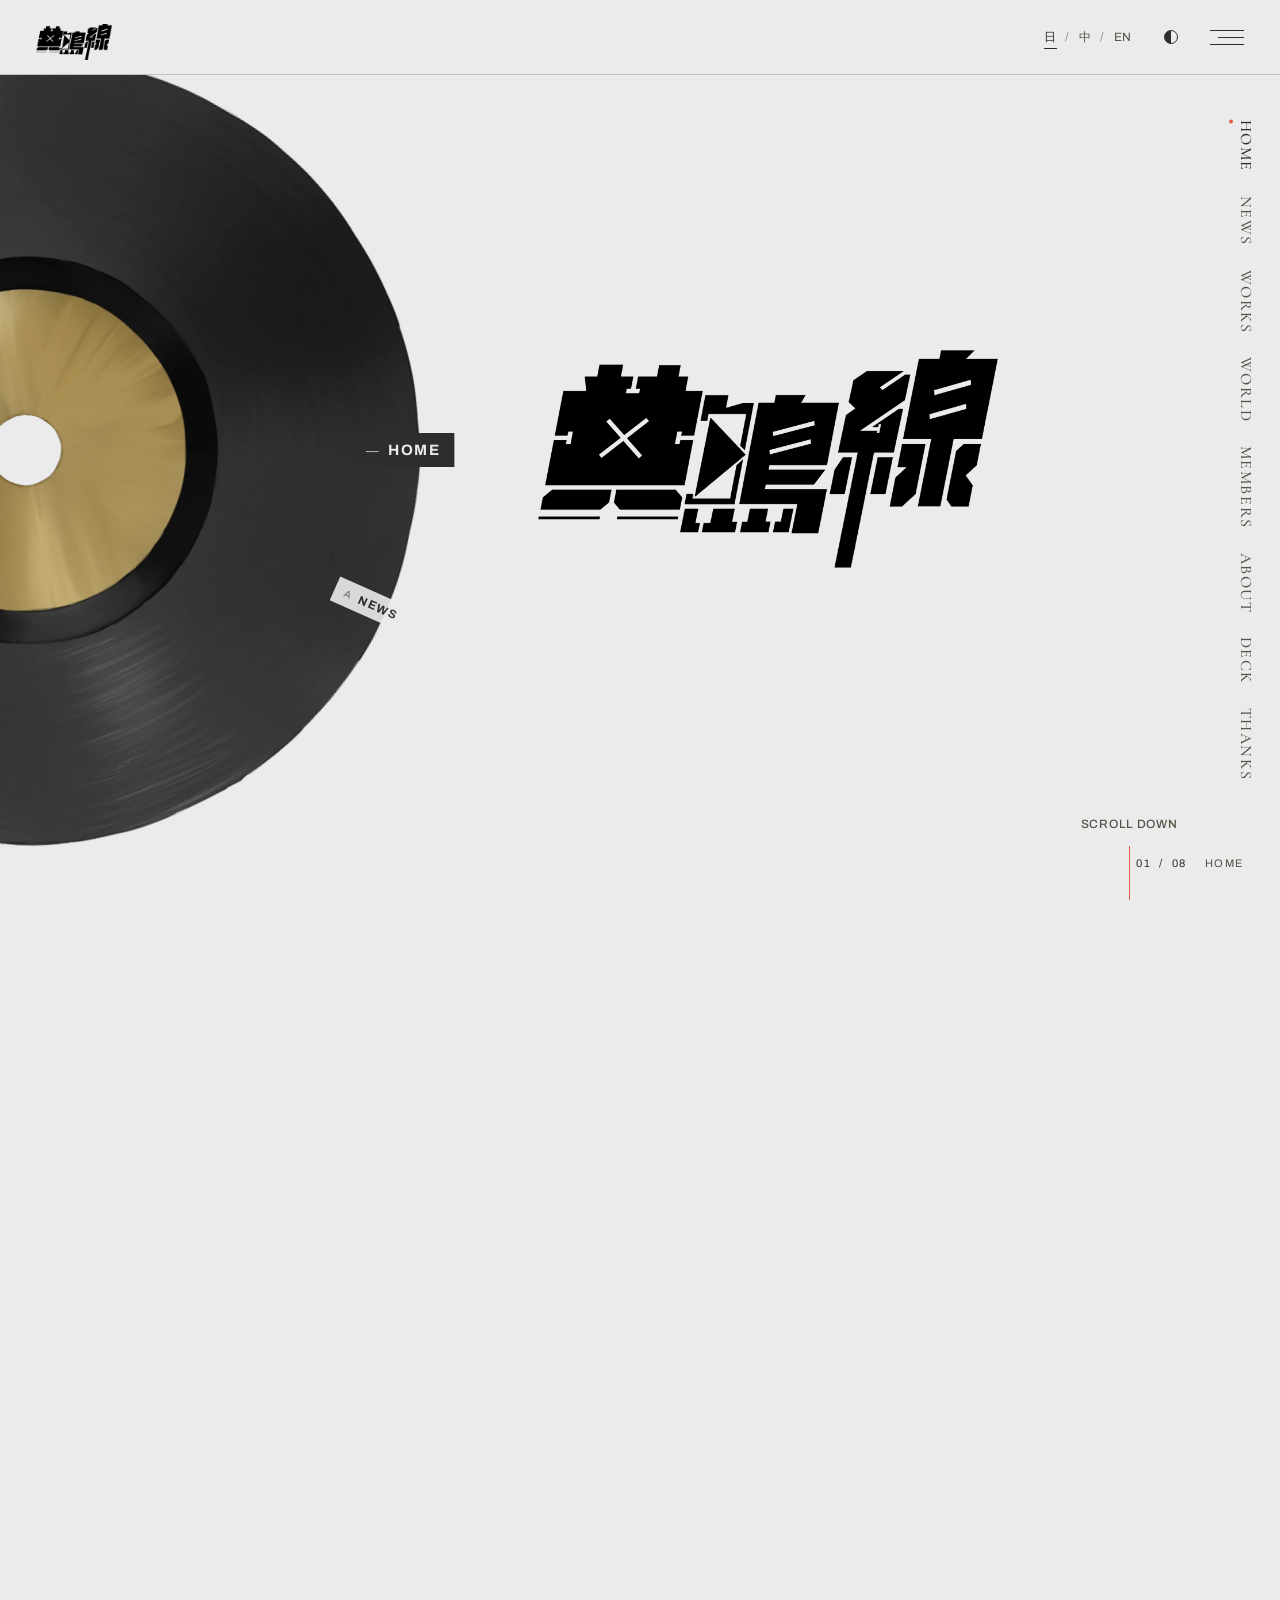
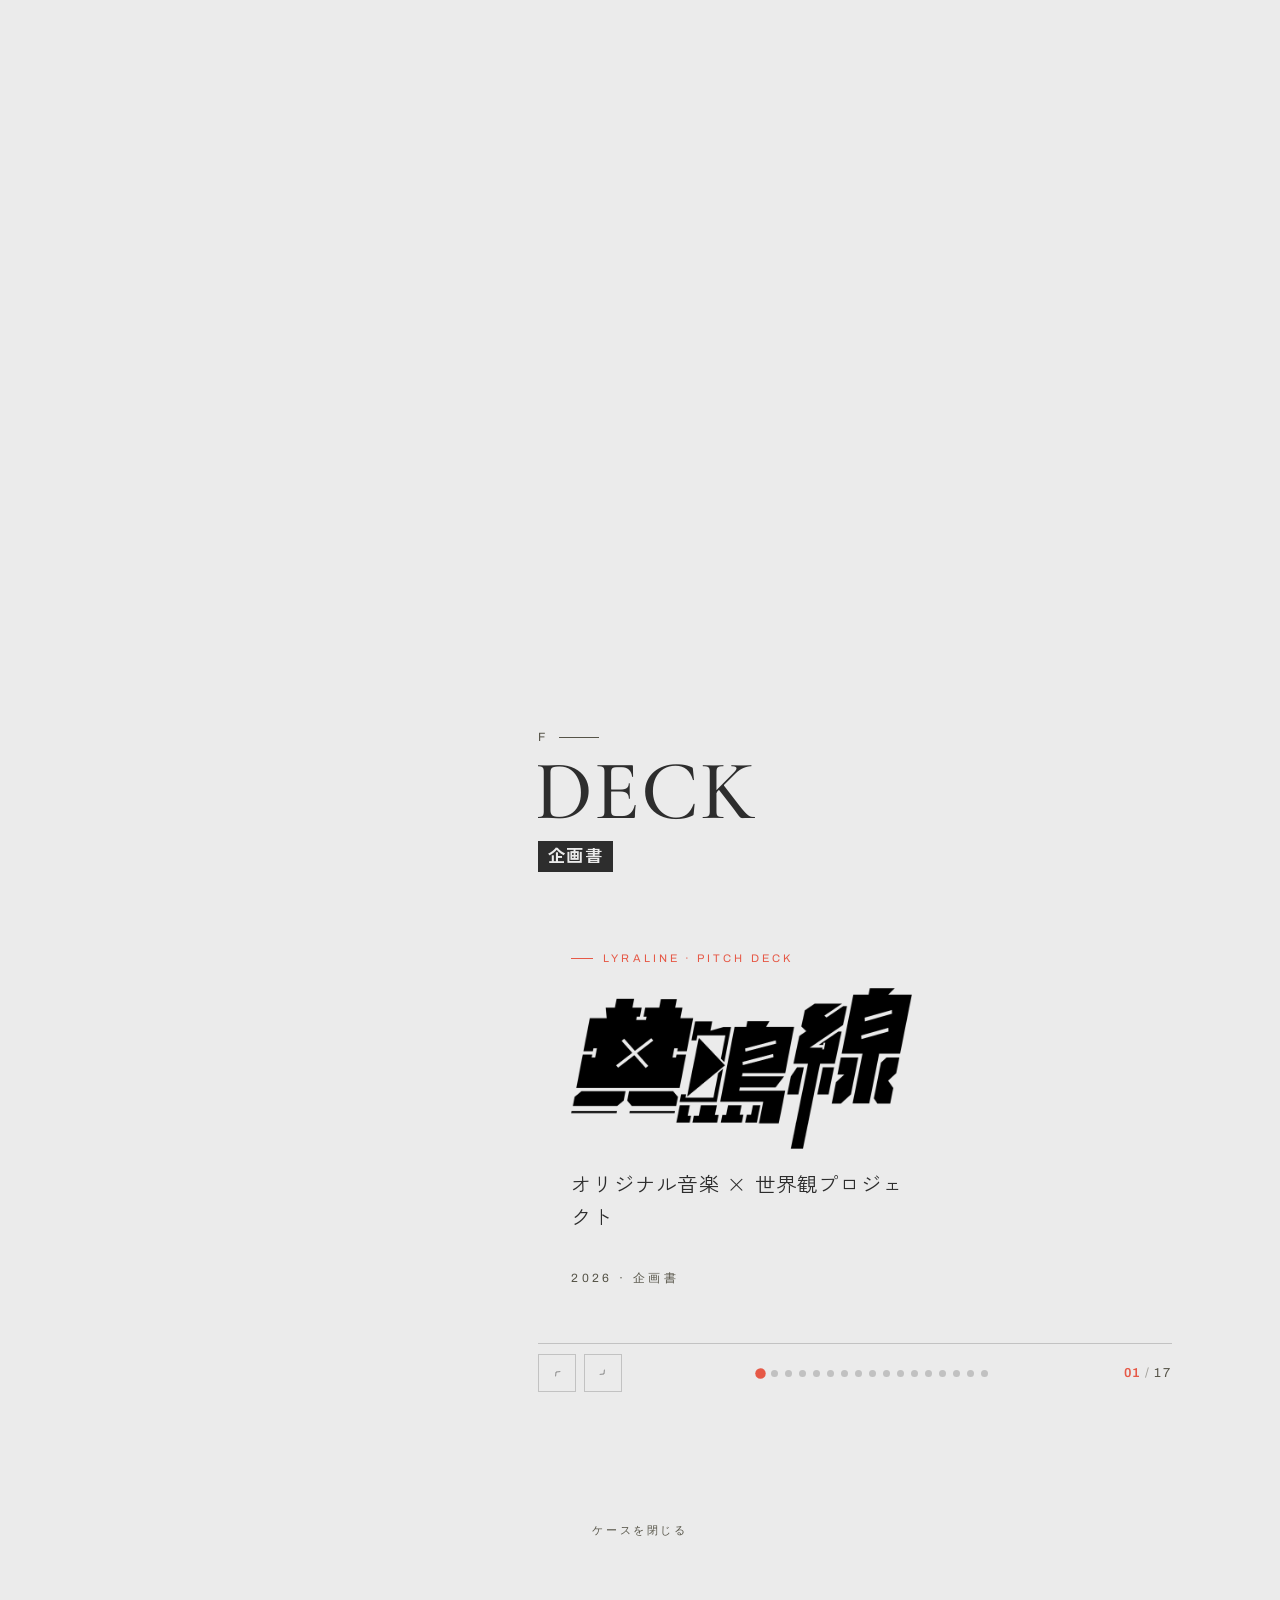
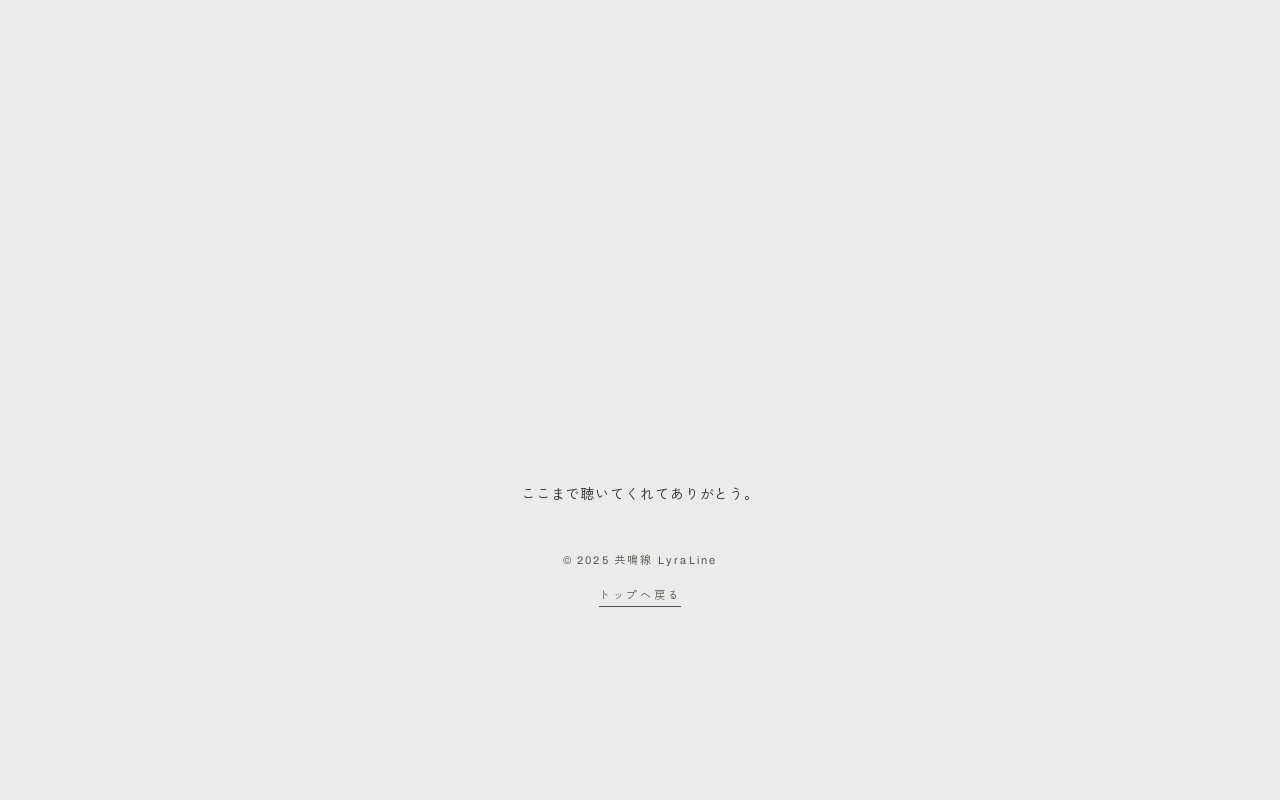
==== index-2.html @ fa8890a9 "Sync LyraLine site to dev" ====
<!DOCTYPE html>
<html lang="ja" data-theme="light" data-case-mode="v3">

<!-- Mirrored from https://wavepicker.com/index.html by HTTrack Website Copier/3.x [XR&CO], Wed, 18 Nov 2026 15:18:28 GMT -->
<!-- Added by HTTrack --><meta http-equiv="content-type" content="text/html;charset=utf-8" /><!-- /Added by HTTrack -->
<head>
<meta charset="UTF-8">
<meta name="viewport" content="width=device-width, initial-scale=1.0, viewport-fit=cover">
<title>共鳴線 LyraLine</title>
<meta name="description" content="共鳴線 LyraLine — 以原创音乐为核心的多媒体企划">
<link rel="preconnect" href="https://fonts.googleapis.com/">
<link rel="preconnect" href="https://fonts.gstatic.com/" crossorigin>
<!-- 字体：参考 KAMITSUBAKI STUDIO（acumin-pro + 秀英角ゴシック，均为 Adobe Fonts 付费字体）→ 免费替代 Archivo + Zen Kaku Gothic New；简体中文用 Noto Sans SC -->
<link href="https://fonts.googleapis.com/css2?family=Cormorant+Garamond:wght@500;600&amp;family=Archivo:wght@300;400;500;600;800&amp;family=Zen+Kaku+Gothic+New:wght@400;500;700&amp;family=Noto+Sans+SC:wght@400;500;700&amp;display=swap" rel="stylesheet">
<!-- Swiper 6.8.4（与 pndr.thinkr.jp 同版本，本地化以便离线/GitHub Pages 使用） -->
<link rel="stylesheet" href="css/style.css">
</head>
<body>

<!-- ===== 入场动画：打开 WP-7 的手提箱（点击后交叉绑带向两侧解开） ===== -->
<div class="intro" id="intro" aria-hidden="true">
  <div class="intro-lid"></div>
  <div class="intro-base"></div>
  <div class="intro-case case-v1">
    <div class="case-half l"><img src="docs/img/case/closed.png" alt=""></div>
    <div class="case-half r"><img src="docs/img/case/closed.png" alt=""></div>
  </div>
  <!-- 新版：先解开绑带（交叉 → 竖直），再沿左侧铰链把箱盖翻开 -->
  <div class="intro-case case-v2" aria-hidden="true">
    <div class="case-inner"><img class="case-reveal" src="docs/img/case/char.png" alt=""></div>
    <div class="case-front">
      <img class="strap-img strap-closed" src="docs/img/case/closed.png" alt="">
      <img class="strap-img strap-open" src="docs/img/case/open.png" alt="">
    </div>
  </div>
  <!-- v3 默认：MG 转场式残影划开（case4.jpg 向下划走，多层错开拖影 + 弹性）；v1/v2 保留 -->
  <div class="intro-case case-v3" aria-hidden="true">
    <div class="wipe-layer w5"></div>
    <div class="wipe-layer w4"></div>
    <div class="wipe-layer w3"></div>
    <div class="wipe-layer w2"></div>
    <div class="wipe-layer w1"></div>
    <img class="wipe-layer w-main" src="docs/img/case/case4.jpg" alt="">
  </div>
  <div class="intro-mark">
    <div class="intro-tip">Click to open the case</div>
  </div>
</div>

<!-- ===== 左上角 logo：白色字标 + mix-blend-mode: difference，压在深色唱片上是白、压在浅底上是黑 ===== -->
<a class="site-logo" href="#home"><img src="assets/img/logo.webp" alt="共鳴線 LyraLine"></a>

<!-- ===== 右上角：语言切换 / 底色切换 / 菜单 ===== -->
<header class="corner">
  <div class="corner-right">
    <div class="lang-switch" role="group" data-i18n-attr="aria-label:ui.lang">
      <button type="button" data-lang="ja" lang="ja">日</button>
      <button type="button" data-lang="zh" lang="zh-CN">中</button>
      <button type="button" data-lang="en" lang="en">EN</button>
    </div>
    <button type="button" class="icon-btn theme-btn" id="themeBtn" data-i18n-attr="aria-label:ui.theme;title:ui.theme"><span class="theme-dot"></span></button>
    <button type="button" class="icon-btn menu-btn" id="menuBtn" aria-controls="menu" aria-expanded="false" data-i18n-attr="aria-label:ui.menu;title:ui.menu"><span></span><span></span><span></span></button>
  </div>
</header>

<!-- 右侧页码圆点（由 main.js 按板块生成） -->
<nav class="dots" id="dots" aria-label="Pages"></nav>

<!-- 当前位置指示（右下角） -->
<div class="now" id="now" aria-hidden="true"><span class="now-letter">01 / 07</span><span class="now-title">HOME</span></div>

<!-- ===== 菜单：快速回归首页目录（列表由 main.js 按 NAV 生成） ===== -->
<nav class="menu" id="menu" aria-hidden="true">
  <div class="menu-inner">
    <div class="menu-head"><span class="kicker">Index</span><span data-i18n="home.dirTitle"></span></div>
    <ol class="dir-list" id="menuList"></ol>
    <div class="menu-foot" data-i18n="site.tagline"></div>
  </div>
</nav>

<!-- ===== 左：唱片舞台（唱片由 main.js 按 DISCS 配置注入） ===== -->
<div class="disc-stage" id="discStage" aria-hidden="true"></div>

<!-- ===== 右：内容列。每个 .page 占满一屏；内容超出一屏时在 .page-inner 里滚 =====
     #stage 包住 main + footer，翻到头时的回弹、鼠标悬停视差都作用在它上面 -->
<div class="stage" id="stage">
<main class="content">

  <!-- 首页：KV（logo） -->
  <section class="page page-home" id="home" data-disc="home">
    <!-- 首页只放 logo（目录由右侧竖排导航 / 转盘 / 菜单承担） -->
    <div class="page-inner">
      <h1 class="home-title"><img class="home-logo" src="assets/img/logo.webp" alt="共鳴線 LyraLine"></h1>
    </div>
    <div class="scroll-cue"><span>SCROLL DOWN</span><span class="scroll-arrow"></span></div>
  </section>

  <!-- A 新闻：① 最新公告 ② 活动情报 -->
  <section class="page" id="news" data-disc="news">
    <div class="page-inner">
      <div class="page-head">
        <span class="page-letter">A</span>
        <h2 class="page-title">NEWS</h2>
        <span class="page-local" data-i18n="nav.news"></span>
      </div>
      <ol class="subnav">
        <li data-i18n="news.sub1"></li>
        <li data-i18n="news.sub2"></li>
      </ol>
      <!-- 最新 3 条，内容在 js/data.js -->
      <div class="card-list" id="homeNews"></div>
      <a class="btn-more" href="news.html"><span data-i18n="news.more"></span><i class="chev" aria-hidden="true"></i></a>
    </div>
  </section>

  <!-- B 作品：① 音乐 MV ② 专辑 -->
  <section class="page" id="works" data-disc="works">
    <div class="page-inner">
      <div class="page-head">
        <span class="page-letter">B</span>
        <h2 class="page-title">WORKS</h2>
        <span class="page-local" data-i18n="nav.works"></span>
      </div>
      <ol class="subnav">
        <li data-i18n="works.nav1"></li>
        <li data-i18n="works.nav2"></li>
        <li data-i18n="works.nav3"></li>
        <li data-i18n="works.nav4"></li>
        <li data-i18n="works.nav5"></li>
      </ol>
      <p class="lead" data-i18n="works.lead"></p>
      <div class="works-grid">
        <!-- 最新 3 个作品，内容在 js/data.js -->
        <div class="card-list" id="homeWorks"></div>
      </div>
      <a class="btn-more" href="works.html"><span data-i18n="works.more"></span><i class="chev" aria-hidden="true"></i></a>
    </div>
  </section>

  <!-- C 世界介绍：① 世界观简述 ② 故事背景 ③ 角色立绘 & 设定 -->
  <section class="page" id="world" data-disc="world">
    <div class="page-inner">
      <div class="page-head">
        <span class="page-letter">C</span>
        <h2 class="page-title">WORLD</h2>
        <span class="page-local" data-i18n="nav.world"></span>
      </div>
      <ol class="subnav">
        <li data-i18n="world.sub1"></li>
        <li data-i18n="world.sub2"></li>
        <li data-i18n="world.sub3"></li>
      </ol>
      <div class="world-grid">
        <div class="world-text">
          <p class="lead" data-i18n="world.lead"></p>
          <p class="muted" data-i18n="world.p1"></p>
          <p class="muted" data-i18n="world.p2"></p>
        </div>
        <div class="char-card">
          <img src="docs/img/WP7FullBodyTransparentBG.png" alt="WP-7">
          <div class="char-name">WP-7</div>
          <div class="char-role" data-i18n="world.char.role"></div>
          <p class="char-desc" data-i18n="world.char.desc"></p>
        </div>
      </div>
    </div>
  </section>

  <!-- D 成员构成：① 音乐 ② 作词 ③ 美术 -->
  <section class="page" id="members" data-disc="members">
    <div class="page-inner">
      <div class="page-head">
        <span class="page-letter">D</span>
        <h2 class="page-title">MEMBERS</h2>
        <span class="page-local" data-i18n="nav.members"></span>
      </div>
      <ol class="subnav">
        <li data-i18n="members.sub1"></li>
        <li data-i18n="members.sub2"></li>
        <li data-i18n="members.sub3"></li>
      </ol>
      <p class="lead" data-i18n="members.lead" style="margin-bottom: 18px"></p>
      <!-- 成员内容在 js/data.js -->
      <div class="member-grid" id="homeMembers"></div>
      <p class="muted" data-i18n="members.note" style="margin-top: 18px"></p>
      <a class="btn-more" href="members.html"><span data-i18n="members.more"></span><i class="chev" aria-hidden="true"></i></a>
    </div>
  </section>

  <!-- E 关于我们：① 各平台账号 ② 联系方式 -->
  <section class="page" id="about" data-disc="about">
    <div class="page-inner">
      <div class="page-head">
        <span class="page-letter">E</span>
        <h2 class="page-title">ABOUT</h2>
        <span class="page-local" data-i18n="nav.about"></span>
      </div>
      <ol class="subnav">
        <li data-i18n="about.sub1"></li>
        <li data-i18n="about.sub2"></li>
      </ol>
      <p class="lead" data-i18n="about.lead"></p>
      <div class="platforms">
        <a href="https://youtube.com/@lyraline?si=vnrV5BG9D0iTu6MI" target="_blank" rel="noopener">YouTube<i class="arrow" aria-hidden="true"></i></a>
        <a href="https://b23.tv/aD6bjFb" target="_blank" rel="noopener">Bilibili<i class="arrow" aria-hidden="true"></i></a>
        <a href="https://x.com/lyralinejp?s=11&t=AWsvZPfIECZy5myoeTHxxg" target="_blank" rel="noopener">X / Twitter<i class="arrow" aria-hidden="true"></i></a>
      </div>
      <!-- 联系方式：黑色通栏（参考 TNK 的表单条） -->
      <p class="muted contact-note" data-i18n="about.contact"></p>
      <a class="contact" href="mailto:lyralinewp7@gmail.com">
        <span class="contact-label" data-i18n="about.contactTitle"></span>
        <span class="contact-mail">lyralinewp7@gmail.com</span>
        <i class="chev" aria-hidden="true"></i>
      </a>
      <p class="muted contact-note" data-i18n="about.emailNote"></p>
    </div>
  </section>

  <!-- F 企划书 Pitch Deck：网页内可翻页幻灯片（不提供下载） -->
  <section class="page page-deck" id="deck" data-disc="deck">
    <div class="page-inner deck-inner">
      <div class="page-head">
        <span class="page-letter">F</span>
        <h2 class="page-title">DECK</h2>
        <span class="page-local" data-i18n="nav.deck"></span>
      </div>
      <div class="deck-viewport">
        <div class="deck-track"></div>
      </div>
      <div class="deck-controls">
        <div class="deck-nav">
          <button type="button" class="prev" aria-label="Previous"><i class="chev left" aria-hidden="true"></i></button>
          <button type="button" class="next" aria-label="Next"><i class="chev" aria-hidden="true"></i></button>
        </div>
        <div class="deck-dots"></div>
        <div class="deck-count"><span class="cur">01</span><span class="sep">/</span><span class="total">17</span></div>
      </div>
    </div>
  </section>

</main>

<!-- ===== 尾页：合上手提箱（绑带合入，参考 shiyonglizi.jpg） ===== -->
<footer class="footer" id="thanks" data-disc="none" data-title="THANKS">
  <div class="case-straps case-v1" aria-hidden="true">
    <img class="case-strap l" src="docs/img/case/open.png" alt="">
    <img class="case-strap r" src="docs/img/case/open.png" alt="">
  </div>
  <!-- 新版：箱盖沿左侧铰链合上，最后绑带重新扣回交叉状态 -->
  <div class="case-footer-v2" aria-hidden="true">
    <div class="case-lid">
      <img class="strap-img strap-open" src="docs/img/case/open.png" alt="">
      <img class="strap-img strap-closed" src="docs/img/case/closed.png" alt="">
    </div>
  </div>
  <!-- v3：与开场相反，case4.jpg 带残影从下往上划入合箱（旧版 v1/v2 代码保留） -->
  <div class="case-footer-v3" aria-hidden="true">
    <div class="wipe-layer w5"></div>
    <div class="wipe-layer w4"></div>
    <div class="wipe-layer w3"></div>
    <div class="wipe-layer w2"></div>
    <div class="wipe-layer w1"></div>
    <img class="wipe-layer w-main" src="docs/img/case/case4.jpg" alt="">
  </div>
  <span class="kicker" data-i18n="footer.close"></span>
  <div class="case-scene">
    <img class="case-banner" src="docs/img/case/thanks.png" alt="Thanks!">
    <img class="case-character" src="docs/img/case/char.png" alt="">
  </div>
  <p class="footer-line" data-i18n="footer.line"></p>
  <p class="footer-copy" data-i18n="footer.copy"></p>
  <a class="footer-top" href="#home" data-i18n="footer.top"></a>
</footer>
</div>

<!-- GSAP：翻页缓动 / 回弹 / 视差 / hover 微动。加载失败时 main.js 会退回纯 JS 缓动 -->
<script src="https://cdnjs.cloudflare.com/ajax/libs/gsap/3.13.0/gsap.min.js"></script>
<script src="js/i18n.js"></script>
<script src="js/data.js"></script>
<script src="js/render.js"></script>
<script src="js/deck.js"></script>
<script src="js/deck-render.js"></script>
<script src="js/main.js"></script>
</body>

<!-- Mirrored from https://wavepicker.com/index.html by HTTrack Website Copier/3.x [XR&CO], Wed, 18 Nov 2026 15:18:28 GMT -->
</html>
---- css/style.css ----
/* =====================================================================
   共鳴線 LyraLine — v2 结构 demo
   左：唱片舞台（position:fixed，随板块切换弹入弹出）
   右：内容列（正常滚动）
   ===================================================================== */

:root {
  /* ---- 企划色板（主题色设定稿）----
     高亮主题色 #E65947 / 辅助文本 #565448 / 辅助文本2 #6A724D / 青 #499CAB / 淡紫 #D8D5F0
     白色 #EBEBEB / 灰色 #D9D9D9 / 基础黑色 #2D2D2D / 可选区灰色 = #E7E7E7 → #303030 的灰阶
     版式参考 KAMITSUBAKI STUDIO：大面积黑白灰 + 直角细线，高亮红只用在"当前 / 聚焦"上 */
  --c-red: #e65947;
  --c-text: #565448;
  --c-olive: #6a724d;
  --c-teal: #499cab;
  --c-lavender: #d8d5f0;
  --c-white: #ebebeb;
  --c-gray: #d9d9d9;
  --c-black: #2d2d2d;

  --bg: var(--c-white);
  --bg-2: var(--c-gray);
  --ink: var(--c-black);
  --muted: var(--c-text);
  --line: rgba(45, 45, 45, .22);
  --accent: var(--c-red);
  --on-accent: var(--c-white);  /* 高亮色上的文字 */
  --panel: transparent;
  --case: var(--c-black);       /* 手提箱（入场 / 尾页）固定用深色 */
  --case-ink: var(--c-white);

  /* ---- 唱片几何（桌面端） ---- */
  /* 唱片右边缘 = disc-cx + disc-r ≈ 画面左侧 1/3（33vw） */
  --disc-r: 31vw;               /* 半径 */
  --disc-cx: 2vw;               /* 圆心距左边缘（负数 = 圆心在屏幕外） */
  --content-left: 42vw;         /* 右侧文字列起点（留出唱片 + 转盘标签的位置） */
  --content-right: 8vw;

  --ease-out: cubic-bezier(.22, 1, .36, 1);
  --ease-in: cubic-bezier(.5, 0, .75, .2);
  --ease-pop: cubic-bezier(.3, 1.35, .5, 1);   /* 弹入时的回弹 */
  --ease-io: cubic-bezier(.65, 0, .35, 1);

  --font-display: 'Cormorant Garamond', 'Times New Roman', serif;   /* 超大标题 / 竖排导航（参考神椿市的 PROJECT THEME） */
  --font-latin: 'Archivo', 'Helvetica Neue', Arial, sans-serif;
  --font-ja: 'Zen Kaku Gothic New', 'Hiragino Kaku Gothic ProN', 'Yu Gothic', 'Meiryo', sans-serif;
  --font-zh: 'Noto Sans SC', 'PingFang SC', 'Microsoft YaHei', sans-serif;
}

html[data-theme="dark"] {
  --bg: var(--c-black);
  --bg-2: #3c3c3c;              /* 取自可选区灰阶 */
  --ink: var(--c-white);
  --muted: #a3a29b;             /* 辅助文本在深底上提亮一档，保证可读 */
  --line: rgba(235, 235, 235, .22);
  --case: #1f1f1f;
}

@media (max-width: 1100px) and (min-width: 769px) {
  :root { --disc-r: 36vw; --disc-cx: -4vw; --content-left: 42vw; --content-right: 5vw; }
}

/* ---------- base ---------- */
*, *::before, *::after { box-sizing: border-box; margin: 0; padding: 0; }
/* 整屏翻页：根节点不允许用户直接滚动（滚轮/触摸/键盘由 main.js 接管，翻页用 rAF 缓动），
   只有 .page-inner / .menu 这类内部滚动容器可以原生滚动 */
html { overflow: hidden; touch-action: pinch-zoom; -webkit-text-size-adjust: 100%; }
body {
  background: var(--bg);
  color: var(--ink);
  font-family: var(--font-latin), var(--font-ja);
  font-size: 15px;
  line-height: 1.9;
  letter-spacing: .06em;
  overflow-x: hidden;
  -webkit-font-smoothing: antialiased;
  transition: background-color .4s, color .4s;
}
html:lang(zh) body { font-family: var(--font-latin), var(--font-zh); }
body.is-locked { overflow: hidden; }
a { color: inherit; }
img { max-width: 100%; display: block; }
button { font: inherit; color: inherit; }

.kicker { font-family: var(--font-latin); font-size: 11px; letter-spacing: .24em; text-transform: uppercase; color: var(--muted); }
.muted { color: var(--muted); }
.lead { font-size: clamp(15px, 1.1vw, 17px); line-height: 2; letter-spacing: .08em; max-width: 34em; }
.page-inner p.muted { line-height: 2; letter-spacing: .08em; }


/* 小箭头 ↗（参考站的 Explore ↗ / 一覧を見る ↗） */
.arrow {
  display: inline-block; width: .75em; height: .75em; flex: none;
  background: currentColor; vertical-align: baseline;
  -webkit-mask: url("data:image/svg+xml,%3Csvg xmlns='http://www.w3.org/2000/svg' viewBox='0 0 12 12' fill='none' stroke='%23000' stroke-width='1'%3E%3Cpath d='M1.5 10.5 10.5 1.5M4 1.5h6.5V8'/%3E%3C/svg%3E") center / contain no-repeat;
          mask: url("data:image/svg+xml,%3Csvg xmlns='http://www.w3.org/2000/svg' viewBox='0 0 12 12' fill='none' stroke='%23000' stroke-width='1'%3E%3Cpath d='M1.5 10.5 10.5 1.5M4 1.5h6.5V8'/%3E%3C/svg%3E") center / contain no-repeat;
  transition: transform .3s var(--ease-out);
}
a:hover .arrow { transform: translate(2px, -2px); }

/* 直角描边按钮（参考站的「NEWS一覧を見る ↗」） */
/* 细长 > 箭头 */
.chev {
  display: inline-block; width: .6em; height: 1.1em; flex: none; background: currentColor;
  -webkit-mask: url("data:image/svg+xml,%3Csvg xmlns='http://www.w3.org/2000/svg' viewBox='0 0 10 20' fill='none' stroke='%23000' stroke-width='1.2'%3E%3Cpath d='M1.5 1.5 8.5 10l-7 8.5'/%3E%3C/svg%3E") center / contain no-repeat;
          mask: url("data:image/svg+xml,%3Csvg xmlns='http://www.w3.org/2000/svg' viewBox='0 0 10 20' fill='none' stroke='%23000' stroke-width='1.2'%3E%3Cpath d='M1.5 1.5 8.5 10l-7 8.5'/%3E%3C/svg%3E") center / contain no-repeat;
  transition: transform .3s var(--ease-out);
}
a:hover .chev { transform: translateX(4px); }

.btn-more {
  display: flex; align-items: center; justify-content: space-between; gap: 24px;
  width: min(100%, 400px); height: 54px; padding: 0 22px 0 28px; margin-top: min(26px, 2.8vh);
  border: 1px solid var(--ink); text-decoration: none;
  font-size: 15px; font-weight: 700; letter-spacing: .06em;
  transition: background-color .3s, color .3s;
}
.btn-more:hover { background: var(--ink); color: var(--bg); }

/* =====================================================================
   左上角 logo：白色字标 + difference 混合 → 压在深色唱片上显示白、压在浅底上显示黑
   ===================================================================== */
.site-logo {
  position: fixed; top: 24px; left: 36px; z-index: 61;
  display: block;
}
/* 白色字标：浅色主题反成黑色 */
.site-logo img { height: 36px; width: auto; }
html:not([data-theme="dark"]) .site-logo img { filter: invert(1); }

/* =====================================================================
   右上角控件：语言切换 / 底色切换 / 菜单（无底色、无边框，纯文字和细线）
   ===================================================================== */
.corner {
  position: fixed; top: 0; left: 0; right: 0; z-index: 60;
  display: flex; justify-content: flex-end; align-items: center;
  padding: 20px 36px;
  background: var(--bg);                       /* 固定顶栏：滚动时控件始终贴在视口右上角 */
  border-bottom: 1px solid var(--line);
  pointer-events: none;
}
.corner > * { pointer-events: auto; }
.corner-right { display: flex; align-items: center; gap: 22px; }

.lang-switch { display: flex; align-items: center; }
.lang-switch button {
  border: 0; background: none; color: var(--muted); cursor: pointer;
  font-family: var(--font-latin); font-size: 12px; line-height: 1; letter-spacing: .06em;
  padding: 6px 0; position: relative;
  transition: color .2s;
}
.lang-switch button + button { margin-left: 22px; }
.lang-switch button + button::before {         /* 分隔符 / */
  content: '/'; position: absolute; left: -14px; color: var(--muted); opacity: .6;
}
.lang-switch button:hover { color: var(--ink); }
.lang-switch button.is-on { color: var(--ink); }
.lang-switch button.is-on::after {             /* 当前语言下划线 */
  content: ''; position: absolute; left: 0; right: 0; bottom: 0; height: 1px; background: currentColor;
}

.icon-btn {
  width: 34px; height: 34px; padding: 0;
  border: 0; background: none;
  cursor: pointer; display: grid; place-items: center; position: relative;
}
.theme-dot {
  width: 14px; height: 14px; border-radius: 50%;
  border: 1px solid var(--ink);
  background: linear-gradient(90deg, var(--ink) 50%, transparent 50%);
  transition: transform .4s var(--ease-out);
}
.theme-btn:hover .theme-dot { transform: rotate(180deg); }
/* 菜单：三根长短不一的细线（参考站的汉堡图标） */
.menu-btn span {
  position: absolute; right: 0; height: 1px; background: var(--ink);
  transition: transform .35s var(--ease-io), top .35s var(--ease-io), width .35s var(--ease-io), opacity .2s;
}
.menu-btn span:nth-child(1) { top: 10px; width: 34px; }
.menu-btn span:nth-child(2) { top: 17px; width: 26px; }
.menu-btn span:nth-child(3) { top: 24px; width: 34px; }
.menu-btn:hover span:nth-child(2) { width: 34px; }
.menu-btn.is-open span:nth-child(1) { top: 17px; width: 30px; transform: rotate(30deg); }
.menu-btn.is-open span:nth-child(2) { opacity: 0; }
.menu-btn.is-open span:nth-child(3) { top: 17px; width: 30px; transform: rotate(-30deg); }

/* 右侧竖排导航（参考 TNK 右侧的 WHAT WE DO / COMPANY …）：手机端退化成短线 */
.dots {
  position: fixed; right: 26px; top: 50%; transform: translateY(-50%); z-index: 30;
  display: flex; flex-direction: column; align-items: center; gap: min(26px, 2.6vh);
}
.dots button {
  position: relative; padding: 0; border: 0; background: none; cursor: pointer;
  writing-mode: vertical-rl;
  font-family: var(--font-display); font-weight: 500; font-size: min(16px, 1.85vh); letter-spacing: .1em; line-height: 1;
  color: var(--muted); transition: color .25s;
}
.dots button:hover { color: var(--ink); }
.dots button.is-on { color: var(--ink); }
.dots button::before {                         /* 当前项左侧的红点 */
  content: ''; position: absolute; left: -9px; top: 0; width: 4px; height: 4px; border-radius: 50%;
  background: var(--accent); opacity: 0; transition: opacity .25s;
}
.dots button.is-on::before { opacity: 1; }

/* 当前位置（右下角）：01 / 07  NEWS */
.now {
  position: fixed; right: 36px; bottom: 26px; z-index: 30;
  display: flex; align-items: baseline; gap: 18px;
  font-family: var(--font-latin); font-size: 11px; letter-spacing: .14em; color: var(--muted);
}
.now-letter { color: var(--ink); word-spacing: .4em; }
::selection { background: var(--accent); color: var(--on-accent); }

/* =====================================================================
   菜单覆盖层：快速回归首页目录
   ===================================================================== */
.menu {
  position: fixed; inset: 0; z-index: 50;
  background: var(--bg);
  opacity: 0; visibility: hidden;
  transition: opacity .35s var(--ease-io), visibility 0s .35s;
  overflow: auto; overscroll-behavior: contain; touch-action: pan-y;
}
.menu.is-open { opacity: 1; visibility: visible; transition: opacity .35s var(--ease-io), visibility 0s; }
.menu-inner {
  min-height: 100%; max-width: 760px; margin: 0 auto;
  padding: 16vh 28px 10vh;
  display: flex; flex-direction: column; gap: 28px;
}
.menu-head, .dir-head { display: flex; align-items: baseline; gap: 14px; }
.menu-head > span:last-child, .dir-head > span:last-child { font-size: 13px; color: var(--muted); }
.menu .dir-list a { padding: 16px 0; }
.menu .dir-list .latin { font-size: clamp(22px, 3vw, 34px); }
.menu-foot { margin-top: auto; font-size: 12px; color: var(--muted); }
.menu .dir-list a { transform: translateY(12px); opacity: 0; transition: transform .5s var(--ease-out), opacity .5s, padding-left .3s var(--ease-out); }
.menu .dir-list a:hover { padding-left: 8px; }
.menu.is-open .dir-list a { transform: none; opacity: 1; }
.menu.is-open .dir-list li:nth-child(2) a { transition-delay: .04s; }
.menu.is-open .dir-list li:nth-child(3) a { transition-delay: .08s; }
.menu.is-open .dir-list li:nth-child(4) a { transition-delay: .12s; }
.menu.is-open .dir-list li:nth-child(5) a { transition-delay: .16s; }
.menu.is-open .dir-list li:nth-child(6) a { transition-delay: .20s; }

/* 目录列表（首页目录 + 菜单共用） */
.dir-list { list-style: none; }
.dir-list a {
  display: grid;
  grid-template-columns: 2.4em 1fr auto;
  grid-template-areas: "b latin local" "b subs subs";
  align-items: baseline; column-gap: 14px;
  padding: 12px 0; border-top: 1px solid var(--line);
  text-decoration: none;
}
.dir-list li:last-child a { border-bottom: 1px solid var(--line); }
.dir-list b { grid-area: b; font-family: var(--font-latin); font-weight: 400; font-size: 12px; letter-spacing: .2em; color: var(--muted); }
.dir-list .latin { grid-area: latin; font-family: var(--font-latin); font-weight: 500; letter-spacing: .06em; font-size: clamp(17px, 1.4vw, 21px); line-height: 1.2; transition: color .2s, transform .35s var(--ease-out); }
.dir-list .local { grid-area: local; font-size: 13px; color: var(--muted); }
.dir-list .subs { grid-area: subs; font-size: 12px; color: var(--muted); margin-top: 2px; }
.dir-list .subs em { font-style: normal; margin: 0 .5em; opacity: .5; }
.dir-list a:hover .latin, .dir-list a.is-current .latin { color: var(--accent); }
.dir-list a.is-current b { color: var(--accent); }
.dir-list a.is-current .latin { text-decoration: underline; text-decoration-thickness: 1px; text-underline-offset: 6px; }

/* =====================================================================
   左侧唱片舞台
   状态：默认停在左下方（车位）/ .is-above 停在左上方 / .is-active 在位
   向下滚：旧唱片 → 左上弹出，新唱片 ← 左下弹入；向上滚则相反
   ===================================================================== */
.disc-stage { position: fixed; inset: 0; z-index: 5; pointer-events: none; overflow: hidden; }
.disc {
  position: absolute;
  width: calc(var(--disc-r) * 2);
  height: calc(var(--disc-r) * 2);
  left: calc(var(--disc-cx) - var(--disc-r));
  top: calc(50vh - var(--disc-r));
  transform: translate3d(-68%, 26%, 0) rotate(18deg);
  visibility: hidden;
  transition: transform .7s var(--ease-in), visibility 0s .7s;
  will-change: transform;
}
.disc.is-above { transform: translate3d(-68%, -26%, 0) rotate(-18deg); }
.disc.is-active {
  transform: none; visibility: visible;
  transition: transform .9s var(--ease-pop) .1s, visibility 0s;
}
.disc.no-transition { transition: none !important; }
.disc::before {
  content: ''; position: absolute; inset: 0; border-radius: 50%;
  box-shadow: none;
}

/* 唱片本体：demo 阶段用纯色 + 纹路；有真实图后放 <img class="disc-img"> */
.disc-face {
  position: absolute; inset: 0; border-radius: 50%; overflow: hidden;
  background:
    repeating-radial-gradient(circle at 50% 50%, rgba(0, 0, 0, .10) 0 1.5px, transparent 1.5px 8px),
    var(--disc-color, #888);
  box-shadow: inset 0 0 0 1px rgba(0, 0, 0, .12);
  will-change: transform;
}
.disc-face::after {                /* 光泽 */
  content: ''; position: absolute; inset: 0; border-radius: 50%;
  background: conic-gradient(from 0deg,
    transparent 0 32%, rgba(255, 255, 255, .14) 40%, transparent 48%,
    transparent 78%, rgba(255, 255, 255, .10) 86%, transparent 94%);
  mix-blend-mode: screen;
}
.disc-img { position: absolute; inset: 0; width: 100%; height: 100%; object-fit: cover; border-radius: 50%; }
.disc-label {
  position: absolute; inset: 34%; border-radius: 50%;
  background: var(--disc-label, #f2eee4); color: var(--disc-ink, #171717);
  text-align: center;
  font-weight: 700; font-size: clamp(13px, 1.5vw, 24px); letter-spacing: .18em;
  box-shadow: inset 0 0 0 1px rgba(0, 0, 0, .12);
}
.disc-label span { position: absolute; left: 8%; right: 8%; top: 22%; line-height: 1.2; }   /* 文字放在中心孔上方 */
.disc-hole {
  position: absolute; inset: 48.6%; border-radius: 50%;
  background: var(--bg);
  box-shadow: inset 0 1px 3px rgba(0, 0, 0, .35);
  transition: background-color .4s;
}

/* 真实唱片图（assets/img/discs/*.webp，透明底）：
   去掉 demo 的纯色 / 纹路 / 光泽 / 标签 / 孔；不加阴影 */
.disc--img::before { display: none; }
.disc--img .disc-face { background: none; box-shadow: none; overflow: visible; }
.disc--img .disc-face::after { display: none; }
.disc--img .disc-label, .disc--img .disc-hole { display: none; }
.disc--img .disc-img {
  object-fit: contain; border-radius: 0;
  user-select: none; -webkit-user-drag: none;
}
/* 非圆盘（E：WP-7 侧脸）：不裁圆、不转，按 --disc-scale 缩小后居中放在唱片位上 */
.disc--free .disc-face { border-radius: 0; inset: calc((1 - var(--disc-scale, 1)) * 50%); }

/* =====================================================================
   转盘目录：目录标题沿唱片右侧圆弧排布，翻页时整圈跟着滚动位置转动，
   转到 3 点钟方向（指针位置）的就是当前板块（草图里的红框）
   ===================================================================== */
.dial {
  position: absolute; z-index: 2;
  width: calc(var(--disc-r) * 2); height: calc(var(--disc-r) * 2);
  left: calc(var(--disc-cx) - var(--disc-r)); top: calc(50vh - var(--disc-r));
  pointer-events: none; opacity: 0; transition: opacity .5s;
}
.disc-stage[data-active]:not([data-active="none"]) .dial { opacity: 1; }
.dial-item {
  position: absolute; left: 50%; top: 50%;
  transform-origin: 0 50%;
  /* 以圆心为原点转到 --a 度，再沿半径推到唱片边缘附近（标题一半在盘上一半在盘外） */
  transform: translate(0, -50%) rotate(calc(var(--a, 0) * 1deg)) translateX(calc(var(--disc-r) - 1.5vw)) translateX(-50%);
  pointer-events: auto; cursor: pointer;
  transition: opacity .35s;
}
/* 直角标签（参考神椿市的导航）：当前项 = 墨色方块 + 反白粗体；其余 = 底色方块 + 粗体墨字（底色块保证压在唱片图上也能读） */
.dial-item span {
  display: inline-flex; align-items: baseline; gap: 8px; white-space: nowrap;
  padding: 5px 10px 4px; border-radius: 0;
  background: var(--bg); color: var(--ink);
  font-family: var(--font-latin); font-size: 12px; letter-spacing: .1em; font-weight: 700; line-height: 1.4;
  transition: background-color .3s, color .3s, font-size .3s, padding .3s;
}
.dial-item b { font-weight: 500; color: inherit; opacity: .55; font-size: .85em; }
.dial-item:hover span { background: var(--bg-2); }
.dial-item.is-focus span { background: var(--ink); color: var(--bg); font-size: 15px; padding: 7px 14px 6px; }
.dial-item.is-focus b { opacity: .7; }
.dial-item.is-near { opacity: .9; }
.dial-item.is-far { opacity: 0; pointer-events: none; }

/* =====================================================================
   右侧内容列
   ===================================================================== */
.stage { position: relative; }                  /* GSAP 在这上面做回弹（y）和悬停视差（x） */
.content { position: relative; z-index: 2; margin-left: var(--content-left); padding-right: var(--content-right); }
.page {
  position: relative;
  height: 100vh; height: var(--app-h, 100svh);   /* 每个板块正好一屏；用锁定高度避免手机地址栏收起时跳变 */
  display: flex; flex-direction: column; justify-content: center;
  padding: 9vh 0 7vh;
  /* 内容溢出由 .page-inner 处理。
     微滚预览时 GSAP 会给 .page 加 y / scale */
  transform-origin: 50% 50%;
}
/* 板块内容；超出一屏时在这里面滚，滚到底再翻页 */
.page-inner {
  min-height: 0; max-height: 100%;
  overflow-y: auto; overscroll-behavior: contain; touch-action: pan-y;
  scrollbar-width: thin; scrollbar-color: var(--line) transparent;
  padding-right: 6px;
}
/* 内容还没滚到底：底部渐隐提示"下面还有" */
.page.has-more::after {
  content: ''; position: absolute; left: 0; right: 0; bottom: 0; height: 12vh;
  background: linear-gradient(to bottom, transparent, var(--bg) 70%);
  pointer-events: none; z-index: 1;
}

/* 内容进入视口时淡入 */
/* 注意位移用负值（从上方落入）：向下的 transform 会撑大 .page-inner 的可滚动高度，导致翻页前先滚十几像素 */
.page-inner > * { opacity: 0; transform: translateY(-12px); transition: opacity .7s var(--ease-out), transform .7s var(--ease-out); }
.page-inner > .is-in { opacity: 1; transform: none; }
.page-inner > :nth-child(2).is-in { transition-delay: .05s; }
.page-inner > :nth-child(3).is-in { transition-delay: .10s; }
.page-inner > :nth-child(4).is-in { transition-delay: .15s; }
.page-inner > :nth-child(5).is-in { transition-delay: .20s; }

/* 板块标题（参考神椿市 PROJECT THEME + TNK CONTACT FORM）：
   小字母编号 → 超大衬线英文标题 → 黑底白字的本地语言副标题条 */
.page-head { display: block; margin-bottom: min(22px, 2.4vh); }
.page-letter {
  display: flex; align-items: center; gap: 12px; margin-bottom: 6px;
  font-family: var(--font-latin); font-size: 12px; letter-spacing: .24em; color: var(--muted);
}
.page-letter::after { content: ''; width: 40px; height: 1px; background: currentColor; }
.page-title {
  font-family: var(--font-display); font-weight: 500;
  font-size: clamp(52px, min(6.6vw, 11.5vh), 124px); line-height: .86; letter-spacing: .01em;   /* 同时受宽高限制，矮屏不会挤出一屏 */
  margin-left: -.04em;                         /* 大字号的左侧字形留白，视觉上对齐正文 */
}
.page-local {
  display: table; margin-top: 14px;
  padding: .22em .6em .18em; background: var(--ink); color: var(--bg);
  font-size: clamp(16px, 1.35vw, 20px); font-weight: 700; letter-spacing: .08em; line-height: 1.4;
}

/* 子目录 01 02 03 */
.subnav {
  list-style: none; counter-reset: sub;
  display: flex; flex-wrap: wrap; gap: 6px 26px; margin-bottom: min(22px, 2.4vh);
  font-size: 13px; color: var(--muted);
}
.subnav li { display: flex; align-items: baseline; gap: 8px; }
.subnav li::before {
  counter-increment: sub; content: counter(sub, decimal-leading-zero);
  font-family: var(--font-latin); font-size: 11px; letter-spacing: .08em; color: var(--ink);
}

/* 列表条目：无底色、无圆角，条目之间一条细线（参考站的 NEWS 列表） */
.card-list { display: grid; margin-top: 4px; border-top: 1px solid var(--line); }
.card {
  border: 0; border-bottom: 1px solid var(--line); border-radius: 0; padding: min(16px, 1.7vh) 0; background: none;
  transition: opacity .2s;
}
.card h3 { font-size: 15px; font-weight: 700; letter-spacing: .04em; margin: 6px 0 4px; }
.card.row { display: block; }
.card-date { display: block; font-family: var(--font-latin); font-size: 15px; letter-spacing: .06em; color: var(--ink); }
.card-date + div { display: flex; flex-direction: column; align-items: flex-start; }
.card-date + div .tag { order: -1; margin-top: 8px; }
.card p.muted { font-size: 13px; margin-top: 2px; }
.ph {
  aspect-ratio: 16 / 9; max-height: 22vh; border-radius: 0; border: 1px solid var(--line);
  background: repeating-linear-gradient(-45deg, var(--bg-2) 0 1px, transparent 1px 12px);
  display: grid; place-items: center;
  color: var(--muted); font-family: var(--font-latin); font-size: 11px; letter-spacing: .24em; text-transform: uppercase;
}
.ph.square { aspect-ratio: 1; }
/* 标签：小胶囊（参考站 NOTICE / RELEASE） */
.tag {
  display: inline-block; white-space: nowrap; line-height: 1.3;
  font-family: var(--font-latin); font-size: 11px; font-weight: 500; letter-spacing: .04em;
  padding: 4px 8px 3px; border-radius: 11px;
  border: 1px solid var(--ink); color: var(--ink);
}
.tag.on { background: var(--accent); border-color: var(--accent); color: var(--on-accent); }

/* ---------- 首页 ---------- */
.home-title { margin: 0; display: flex; flex-direction: column; align-items: flex-start; }
.home-logo { width: min(560px, 36vw); height: auto; }
html:not([data-theme="dark"]) .home-logo { filter: invert(1); }    /* 白色字标 → 浅色底上反成黑色 */
.dir-head { margin-bottom: 8px; }
/* SCROLL DOWN + 向下流动的竖线 */
.scroll-cue {
  position: absolute; bottom: 0; right: 0;
  display: flex; flex-direction: column; align-items: center; gap: 10px;
  font-family: var(--font-latin); font-size: 12px; font-weight: 500; letter-spacing: .06em; color: var(--muted);
}
.scroll-arrow { width: 1px; height: 54px; background: var(--line); position: relative; overflow: hidden; }
.scroll-arrow::after { content: ''; position: absolute; inset: 0; background: var(--accent); animation: cue 1.8s var(--ease-io) infinite; }
@keyframes cue { 0% { transform: translateY(-100%); } 60%, 100% { transform: translateY(100%); } }

/* 内部滚动提示：内容可滚动但用户迟迟没翻动时，竖排浮现"按住向下拖动"并闪烁 */
.drag-hint {
  position: absolute; top: 50%; right: 3px; transform: translateY(-50%);
  writing-mode: vertical-rl; text-orientation: mixed;
  font-size: 11px; letter-spacing: .28em; color: var(--muted);
  display: flex; align-items: center; gap: 10px;
  opacity: 0; pointer-events: none; z-index: 2;
  transition: opacity .6s var(--ease-out);
}
.drag-hint::before { content: ''; width: 1px; height: 30px; background: var(--accent); order: 2; }
.drag-hint span { order: 1; }
/* 呼吸式渐显渐出：慢周期、单次明暗，不闪烁 */
.drag-hint.is-show { animation: dragBreathe 3.6s ease-in-out infinite; }
@keyframes dragBreathe { 0%, 100% { opacity: .12; } 50% { opacity: .9; } }

/* ---------- B 作品 ---------- */
.works-grid { display: grid; grid-template-columns: 1fr; gap: 14px; margin-top: 8px; align-items: start; }
.track { display: flex; gap: 16px; align-items: center; padding: 14px 0; }
.track h3 { margin: 0; }
.track-cover { width: 48px; height: 48px; border-radius: 0; flex: none; background: var(--bg-2); border: 1px solid var(--line); overflow: hidden; }
.track-cover img { width: 100%; height: 100%; object-fit: cover; }
.track-meta { flex: 1; min-width: 0; }
.track-meta span { font-size: 12px; color: var(--muted); }

/* ---------- C 世界介绍 ---------- */
.world-grid { display: grid; grid-template-columns: 1fr 200px; gap: 28px; align-items: start; }
#world .subnav { margin-bottom: 8px; }
.world-text p + p { margin-top: 6px; }
.world-text .lead { font-size: clamp(17px, 1.35vw, 20px); line-height: 1.85; }
.world-text p.muted { font-size: clamp(15px, 1.15vw, 17px); line-height: 1.85; }
.char-card { text-align: center; }
.char-card img { width: 94%; height: auto; }
.char-name { font-family: var(--font-latin); font-weight: 500; font-size: 22px; letter-spacing: .12em; margin-top: 8px; }
.char-role { font-size: 12px; color: var(--muted); letter-spacing: .2em; }
.char-desc { font-size: 13px; color: var(--muted); text-align: left; margin-top: 10px; }

/* ---------- D 成员构成 ---------- */
/* 成员：直角细线网格（格子之间共用一条线） */
.member-grid {
  display: grid; grid-template-columns: repeat(3, 1fr);
  border-top: 1px solid var(--line); border-left: 1px solid var(--line);
}
.member {
  text-align: center; padding: 20px 12px; cursor: pointer;
  border: 0; border-right: 1px solid var(--line); border-bottom: 1px solid var(--line);
  transition: background-color .3s;
}
.member:hover { background: var(--bg-2); }
.member h3 { font-family: var(--font-latin); font-weight: 500; }
.avatar {
  width: 64px; height: 64px; border-radius: 50%; margin: 0 auto 10px;
  background: var(--c, #999); position: relative;
  box-shadow: inset 0 0 0 1px rgba(0, 0, 0, .1);
}
.avatar::after { content: ''; position: absolute; inset: 44%; border-radius: 50%; background: var(--bg); }   /* 小唱片头像 */
.member h3 { font-size: 14px; }
.member p { font-size: 12px; color: var(--muted); }
/* Members 恢复旧版：内容超出一屏时在 .page-inner 内原生滚动，滚到底再翻页 */

/* ---------- E 关于我们 ---------- */
.platforms { display: flex; flex-wrap: wrap; gap: 10px; margin: 18px 0 26px; }
.platforms a {
  display: inline-flex; align-items: center; gap: 10px;
  height: 44px; padding: 0 20px; border: 1px solid var(--ink); border-radius: 0;
  text-decoration: none; font-family: var(--font-latin); font-size: 13px; font-weight: 500; letter-spacing: .04em;
  transition: background-color .3s, color .3s;
}
.platforms a:hover { background: var(--ink); color: var(--bg); }
.contact {
  display: flex; align-items: center; gap: 28px;
  padding: 26px 28px; margin-top: 10px; max-width: 640px;
  background: var(--ink); color: var(--bg); text-decoration: none;
}
.contact-label { font-size: 14px; font-weight: 700; letter-spacing: .06em; min-width: 7em; }
.contact-mail { flex: 1; font-family: var(--font-latin); font-size: 17px; font-weight: 500; letter-spacing: .04em; }
.contact-note { font-size: 13px; margin-top: 10px; }

/* =====================================================================
   尾页：合上手提箱（绑带从上下合入，参考 shiyonglizi.jpg）
   ===================================================================== */
.footer {
  position: relative; z-index: 2;
  height: 100vh; height: var(--app-h, 100svh);
  display: flex; flex-direction: column; align-items: center; justify-content: center;
  text-align: center; gap: 14px; padding: 8vh 24px; overflow: hidden;
}
.case-straps { position: absolute; inset: 0; pointer-events: none; }
.case-strap {
  position: absolute; left: 50%; width: 100vw; height: 100vh; height: var(--app-h, 100svh);
  transform: translateX(-50%); object-fit: contain; object-position: center;
}
/* 整张 open.png 含左右两根绑带；用 clip-path 拆成两半，各自从上下合入 */
.case-strap.l { clip-path: inset(0 50% 0 0); top: -104%; }
.case-strap.r { clip-path: inset(0 0 0 50%); top: 104%; }
.footer .case-strap.l { transform: translate(-50%, 0); transition: top 1.1s var(--ease-out); }
.footer .case-strap.r { transform: translate(-50%, 0); transition: top 1.1s var(--ease-out) .1s; }
.footer.is-active .case-strap.l, .footer.is-active .case-strap.r { top: 0; }
.case-scene {
  position: relative; z-index: 1;
  display: flex; flex-direction: column; align-items: center; gap: 4px;
  opacity: 0; transform: translateY(14px) scale(.96);
  transition: opacity .7s var(--ease-out) .65s, transform .7s var(--ease-out) .65s;
}
.footer.is-active .case-scene { opacity: 1; transform: none; }
.case-banner { width: clamp(190px, 23vw, 320px); height: auto; }
.case-character { width: clamp(170px, 20vw, 280px); height: auto; margin-top: -10px; }
.footer-line { font-size: 14px; position: relative; z-index: 1; }
.footer-copy { font-size: 11px; letter-spacing: .2em; color: var(--muted); margin-top: 28px; position: relative; z-index: 1; }
.footer-top { font-size: 11px; letter-spacing: .25em; text-transform: uppercase; color: var(--muted); text-decoration: none; border-bottom: 1px solid currentColor; position: relative; z-index: 1; }

/* =====================================================================
   入场动画：打开 WP-7 的手提箱（交叉绑带向两侧解开）
   ===================================================================== */
.intro { position: fixed; inset: 0; z-index: 100; cursor: pointer; overflow: hidden; }
.intro-lid, .intro-base { position: absolute; left: 0; right: 0; height: 50%; background: var(--case); }
.intro-lid { top: 0; transform-origin: 50% 0; transition: transform 1.1s var(--ease-io); backface-visibility: hidden; z-index: 1; }
.intro-lid::after { content: ''; position: absolute; left: 0; right: 0; bottom: 0; height: 3px; background: rgba(255, 255, 255, .12); }
.intro-base { bottom: 0; transition: transform .9s var(--ease-io) .15s; z-index: 1; }
.intro-case { position: absolute; inset: 0; z-index: 2; pointer-events: none; }
.case-half { position: absolute; inset: 0; overflow: hidden; }
.case-half img {
  position: absolute; left: 50%; top: 50%;
  width: min(100vw, 150vh); height: auto; transform: translate(-50%, -50%);
  transition: transform 1s var(--ease-io), opacity .8s var(--ease-io);
}
.case-half.l img { clip-path: inset(0 50% 0 0); }
.case-half.r img { clip-path: inset(0 0 0 50%); }
.intro-mark {
  position: absolute; inset: 0; z-index: 3; pointer-events: none;
  display: flex; flex-direction: column; align-items: center; justify-content: center; gap: 26px;
  padding-bottom: 24vh;
  color: var(--case-ink); transition: opacity .3s;
}
.intro-logo { width: min(220px, 50vw); height: auto; mix-blend-mode: difference; }
.intro-tip { font-family: var(--font-latin); font-size: 10px; letter-spacing: .3em; opacity: .5; animation: blink 1.6s ease-in-out infinite; }
@keyframes blink { 50% { opacity: .15; } }
.intro.is-open .intro-lid { transform: rotateX(-100deg); }
.intro.is-open .intro-base { transform: translateY(100%); }
.intro.is-open .case-half.l img { transform: translate(calc(-50% - 42vw), -50%) rotate(-16deg); opacity: 0; }
.intro.is-open .case-half.r img { transform: translate(calc(-50% + 42vw), -50%) rotate(16deg); opacity: 0; }
.intro.is-open .intro-mark { opacity: 0; }
.intro.is-done { display: none; }

/* =====================================================================
   默认开箱：交叉绑带向两侧飞出（旧版）。
   新版（先解开绑带，再沿左侧铰链翻开箱盖）完整保留：网址加 ?case=new 即可体验。
   ===================================================================== */
.case-v2, .case-footer-v2 { display: none; }
html[data-case-mode="v2"] .intro { background: var(--case); perspective: 1600px; }
html[data-case-mode="v2"] .intro-lid,
html[data-case-mode="v2"] .intro-base,
html[data-case-mode="v2"] .case-v1 { display: none; }
html[data-case-mode="v2"] .case-v2 { display: block; }

.strap-img {
  position: absolute; left: 50%; top: 50%;
  width: min(100vw, 150vh); height: auto;
  transform: translate(-50%, -50%);
  transition: opacity .45s var(--ease-out), transform .6s var(--ease-out);
}
.strap-closed { opacity: 1; }
.strap-open { opacity: 0; transform: translate(-50%, -50%) scale(1.04); }

.case-v2 .case-inner {
  position: absolute; inset: 0; z-index: 1;
  background: radial-gradient(circle at 50% 45%, #303030 0, #1c1c1c 78%);
  display: grid; place-items: center;
}
.case-v2 .case-reveal {
  width: min(52vw, 72vh); height: auto;
  opacity: 0; transform: scale(.92) translateY(14px);
  transition: opacity .5s var(--ease-out), transform .7s var(--ease-out);
}
.case-v2 .case-front {
  position: absolute; inset: 0; z-index: 2;
  background: var(--case); overflow: hidden;
  transform-origin: 0 50%; backface-visibility: hidden;
  transition: transform 1.1s var(--ease-io);
  box-shadow: inset 0 0 0 1px rgba(255, 255, 255, .05);
}
.intro.is-open .case-v2 .case-front { transform: rotateY(-118deg); }
.intro.is-open .case-v2 .strap-closed { opacity: 0; }
.intro.is-open .case-v2 .strap-open { opacity: 1; transform: translate(-50%, -50%); }
.intro.is-open .case-v2 .case-reveal { opacity: 1; transform: none; transition-delay: .42s; }

html[data-case-mode="v2"] .case-straps { display: none; }
html[data-case-mode="v2"] .case-footer-v2 {
  display: block; position: absolute; inset: 0; z-index: 0;
  perspective: 1600px; pointer-events: none;
}
/* 「ケースを閉じる」移到顶栏背后：Thanks 停住时被顶栏遮住；向上微滚、页尾下移后即从顶栏下方露出 */
.footer > .kicker { position: absolute; top: 20px; left: 0; right: 0; }
.case-footer-v2 .case-lid {
  position: absolute; inset: 0;
  background: var(--case); overflow: hidden;
  transform-origin: 0 50%; backface-visibility: hidden;
  transform: rotateY(-118deg);
  transition: transform 1.15s var(--ease-io);
  box-shadow: inset 0 0 0 1px rgba(255, 255, 255, .05);
}
.case-footer-v2 .strap-closed { opacity: 0; }
.case-footer-v2 .strap-open { opacity: 1; transform: translate(-50%, -50%); }
.footer.is-active .case-footer-v2 .strap-closed { opacity: 1; transition-delay: .72s; }
.footer.is-active .case-footer-v2 .strap-open { opacity: 0; transition-delay: .72s; }

/* =====================================================================
   v3（默认）：MG 转场残影。case4.jpg 多层错开、弹性划走 / 划入。
   v1（?case=v1）与 v2（?case=new）完整保留。
   --------------------------------------------------------------------- */
.case-v3, .case-footer-v3 { display: none; }
.wipe-layer {
  position: absolute; left: 0; top: 0; width: 100%; height: 100%;
  object-fit: cover; object-position: center; will-change: transform, opacity;
  transform-origin: 50% 50%;
}
/* 主层：完整 case4.jpg（最底，向下划得最快） */
.case-v3 .w-main { z-index: 1; opacity: 1; }
/* 拖影层：灰色横条（参考 casetrial.mp4 的白底灰条），叠在主层上方，位移逐级更小 → 形成拖尾阶梯。
   开场背景已改为透明露出网站，故拖影用灰系而非白系，才能在浅色网站上看见。 */
.case-v3 .w1, .case-v3 .w2, .case-v3 .w3, .case-v3 .w4, .case-v3 .w5 {
  background: linear-gradient(to bottom, rgba(120,120,120,.42) 0%, rgba(150,150,150,.20) 60%, rgba(150,150,150,0) 100%);
  background-size: 100% 11vh; background-position: top; background-repeat: no-repeat;
}
.case-v3 .w1 { z-index: 2; }
.case-v3 .w2 { z-index: 3; }
.case-v3 .w3 { z-index: 4; }
.case-v3 .w4 { z-index: 5; }
.case-v3 .w5 { z-index: 6; }

/* 残影划走后直接露出网站本身，不再用深色底遮挡 */
html[data-case-mode="v3"] .intro { background: transparent; }
html[data-case-mode="v3"] .intro-lid,
html[data-case-mode="v3"] .intro-base,
html[data-case-mode="v3"] .intro .case-v1,
html[data-case-mode="v3"] .case-v2 { display: none; }
html[data-case-mode="v3"] .case-v3 { display: block; }
/* 透明背景下提示文字改深色，开屏不再显示白色字标（logo 已从 HTML 移除） */
html[data-case-mode="v3"] .intro-mark { color: var(--ink); }
html[data-case-mode="v3"] .intro-logo { display: none; }
/* 开场：初始铺满；is-open 时向下划走，弹性缓动，残影层逐层延迟并略微缩放/偏移制造拖影 */
html[data-case-mode="v3"] .case-v3 .wipe-layer {
  transform: translateY(0) scale(1);
  transition: transform 1.05s cubic-bezier(.62,.02,.24,1), opacity 1.05s ease-in;
}
/* 拖影横条初始隐藏在顶部；开箱时随主图下移并淡出，留在主图边缘之后形成尾巴 */
html[data-case-mode="v3"] .case-v3 .w1,
html[data-case-mode="v3"] .case-v3 .w2,
html[data-case-mode="v3"] .case-v3 .w3,
html[data-case-mode="v3"] .case-v3 .w4,
html[data-case-mode="v3"] .case-v3 .w5 { opacity: 0; }
html[data-case-mode="v3"] .intro:not(.is-open) .case-v3 .w1,
html[data-case-mode="v3"] .intro:not(.is-open) .case-v3 .w2,
html[data-case-mode="v3"] .intro:not(.is-open) .case-v3 .w3,
html[data-case-mode="v3"] .intro:not(.is-open) .case-v3 .w4,
html[data-case-mode="v3"] .intro:not(.is-open) .case-v3 .w5 { opacity: 0; }
.intro.is-open .case-v3 .w-main { transform: translateY(120%) scale(1.01); }
/* 拖影逐级下移、逐级淡出；终点比主图小 → 尾巴留在上方；延迟错开制造弹性拖尾 */
.intro.is-open .case-v3 .w1 { animation: ghost1 1.05s cubic-bezier(.5,0,.3,1) .05s forwards; }
.intro.is-open .case-v3 .w2 { animation: ghost2 1.05s cubic-bezier(.5,0,.3,1) .12s forwards; }
.intro.is-open .case-v3 .w3 { animation: ghost3 1.05s cubic-bezier(.5,0,.3,1) .19s forwards; }
.intro.is-open .case-v3 .w4 { animation: ghost4 1.05s cubic-bezier(.5,0,.3,1) .26s forwards; }
.intro.is-open .case-v3 .w5 { animation: ghost5 1.05s cubic-bezier(.5,0,.3,1) .33s forwards; }
@keyframes ghost1 { 0% { transform: translateY(0); opacity: 0; } 30% { opacity: .7; } 100% { transform: translateY(115%); opacity: 0; } }
@keyframes ghost2 { 0% { transform: translateY(0); opacity: 0; } 30% { opacity: .52; } 100% { transform: translateY(98%); opacity: 0; } }
@keyframes ghost3 { 0% { transform: translateY(0); opacity: 0; } 30% { opacity: .38; } 100% { transform: translateY(82%); opacity: 0; } }
@keyframes ghost4 { 0% { transform: translateY(0); opacity: 0; } 30% { opacity: .26; } 100% { transform: translateY(66%); opacity: 0; } }
@keyframes ghost5 { 0% { transform: translateY(0); opacity: 0; } 30% { opacity: .16; } 100% { transform: translateY(50%); opacity: 0; } }

/* Thanks：回退到上一版 v1 的绑带合入效果（case-straps 保持显示）。
   v3 残影合箱代码完整保留，只是不启用；如需再试残影版可改回这段开关。 */
html[data-case-mode="v3"] .case-footer-v2,
html[data-case-mode="v3"] .case-footer-v3 { display: none; }
.case-footer-v3 .wipe-layer { transform: translateY(115%) scale(1.02); opacity: 0; }
.case-footer-v3 .w-main { z-index: 6; }
.case-footer-v3 .w1 { z-index: 5; }
.case-footer-v3 .w2 { z-index: 4; }
.case-footer-v3 .w3 { z-index: 3; }
.case-footer-v3 .w4 { z-index: 2; }
.case-footer-v3 .w5 { z-index: 1; }
.footer.is-active .case-footer-v3 .wipe-layer {
  transform: translateY(0) scale(1);
  transition: transform 1.1s cubic-bezier(.62,.02,.24,1), opacity .9s ease-out;
}
.footer.is-active .case-footer-v3 .w-main { opacity: 1; transition-delay: .30s; }
.footer.is-active .case-footer-v3 .w1 { opacity: .30; transition-delay: .24s; }
.footer.is-active .case-footer-v3 .w2 { opacity: .22; transition-delay: .18s; }
.footer.is-active .case-footer-v3 .w3 { opacity: .15; transition-delay: .12s; }
.footer.is-active .case-footer-v3 .w4 { opacity: .09; transition-delay: .06s; }
.footer.is-active .case-footer-v3 .w5 { opacity: .05; }

@media (prefers-reduced-motion: reduce) {
  html[data-case-mode="v3"] .case-v3 .wipe-layer,
  .case-footer-v3 .wipe-layer { transition-duration: .2s !important; transition-delay: 0s !important; }
}

/* =====================================================================
   手机端：唱片改为顶部半圆，内容全宽；唱片左右横向弹入弹出
   ===================================================================== */
@media (max-width: 768px) {
  :root { --disc-r: 37vw; --content-left: 0px; --content-right: 0px; }
  body { font-size: 14px; }

  /* 圆心放在 12vh，标签区避开顶部按钮 */
  .disc {
    left: calc(50vw - var(--disc-r));
    top: calc(12vh - var(--disc-r));
    transform: translate3d(115%, 0, 0) rotate(30deg);
  }
  .disc.is-above { transform: translate3d(-115%, 0, 0) rotate(-30deg); }
  .disc-label { font-size: 12px; }

  /* 转盘目录：手机上唱片是顶部半圆，指针改到 6 点钟方向（底部），标题文字由 JS 反转保持水平 */
  .dial { left: calc(50vw - var(--disc-r)); top: calc(12vh - var(--disc-r)); }
  .dial-item { transform: translate(0, -50%) rotate(calc(var(--a, 0) * 1deg)) translateX(calc(var(--disc-r) + 3vw)) translateX(-50%); }
  .dial-item span { font-size: 10px; padding: 3px 7px; letter-spacing: .08em; }
  .dial-item.is-focus span { font-size: 12px; padding: 5px 10px; }

  .content { margin-left: 0; padding: 0 20px; }
  .page { padding: calc(12vh + var(--disc-r) + 3vh) 0 5vh; justify-content: flex-start; }
  .page-inner { padding-right: 0; }
  /* 拖动提示放到竖向滚动条右侧（越过 content 的 20px 内边距，贴近视口右缘） */
  .drag-hint { right: -14px; }
  .card { padding: 14px 0; }
  .card-date { font-size: 14px; }
  .dir-list a { padding: 10px 0; }
  .dots { right: 8px; gap: 4px; align-items: flex-end; }
  .dots button { writing-mode: horizontal-tb; width: 8px; height: 13px; background: linear-gradient(var(--muted), var(--muted)) right center / 100% 1px no-repeat; transition: width .35s var(--ease-out); }
  .dots button span, .dots button::before { display: none; }
  .dots button.is-on { width: 16px; background-image: linear-gradient(var(--accent), var(--accent)); }

  .site-logo { top: 16px; left: 18px; }
  .site-logo img { height: 24px; }
  .corner { padding: 12px 14px; }
  .corner-right { gap: 12px; }
  .lang-switch button { font-size: 11px; }
  .lang-switch button + button { margin-left: 16px; }
  .lang-switch button + button::before { left: -11px; }
  .icon-btn { width: 28px; height: 28px; }
  .menu-btn span:nth-child(1) { top: 7px; width: 28px; }
  .menu-btn span:nth-child(2) { top: 14px; width: 20px; }
  .menu-btn span:nth-child(3) { top: 21px; width: 28px; }
  .menu-btn.is-open span:nth-child(1), .menu-btn.is-open span:nth-child(3) { top: 14px; width: 24px; }
  .now { right: 18px; bottom: 14px; padding: 4px 0 4px 10px; background: var(--bg); }
  .menu-inner { padding-top: 14vh; }

  .home-logo { width: min(320px, 78vw); }
  .page-home { justify-content: center; }   /* 首页只有 logo：在唱片下方的剩余空间里垂直居中 */
  .scroll-cue { display: none; }

  .page-head { margin-bottom: 16px; }
  .page-title { font-size: clamp(38px, 11vw, 52px); }
  .page-local { font-size: 15px; margin-top: 10px; }
  .contact { flex-wrap: wrap; gap: 6px 16px; padding: 18px 20px; }
  .contact-mail { font-size: 15px; }
  .btn-more { width: 100%; }
  .world-grid { grid-template-columns: 1fr; }
  .char-card { display: grid; grid-template-columns: 120px 1fr; gap: 0 16px; align-items: center; text-align: left; }
  .char-card img { grid-row: span 3; }
  .char-desc { grid-column: 2; }
  .member-grid { grid-template-columns: repeat(2, 1fr); }
  .case-strap { width: 100vw; }
  .case-banner { width: clamp(150px, 32vw, 240px); }
  .case-character { width: clamp(140px, 30vw, 220px); }
  /* 手机端：箱带与底角会穿过文案区，用同色渐变遮罩托底，文案与插画保持在上层。 */
  .footer { isolation: isolate; }
  .footer::after {
    content: ''; position: absolute; left: 0; right: 0; bottom: 0;
    height: 50%; z-index: 1; pointer-events: none;
    background: linear-gradient(to bottom, transparent 0, var(--bg) 9%, var(--bg) 100%);
  }
  .footer .case-scene,
  .footer .footer-line,
  .footer .footer-copy,
  .footer .footer-top { z-index: 2; }
}

/* =====================================================================
   首页列表条目改成链接（内容由 js/render.js 按 js/data.js 渲染）
   ===================================================================== */
.card-link { text-decoration: none; }
.card-link h3 { transition: color .2s; }
.card-link:hover h3 { color: var(--accent); }
a.member { display: block; text-decoration: none; }
.member p em, .profile-roles em { font-style: normal; margin: 0 .4em; opacity: .5; }
.avatar.has-img { background: var(--bg-2); overflow: hidden; }
.avatar.has-img::after { display: none; }
.avatar.has-img img { width: 100%; height: 100%; object-fit: cover; }
/* 详情页无头像成员：保留占位尺寸以维持名字/介绍的原位置，但不显示图像 */
.avatar.is-blank { background: transparent; box-shadow: none; }
.avatar.is-blank::after { display: none; }
#homeWorks + .btn-more, .works-grid + .btn-more { margin-top: 18px; }

/* =====================================================================
   子页面（news.html / works.html / members.html）：普通滚动
   桌面：左列固定板块标题（占首页唱片的位置），右列内容；手机：上下排
   ===================================================================== */
html.is-sub { overflow: auto; overflow-x: hidden; touch-action: auto; scroll-behavior: smooth; }
html.is-sub.is-locked { overflow: hidden; }
html.is-sub .site-logo { position: absolute; }                 /* 子页：logo 跟着页面滚走，不压在内容上 */
/* 顶栏已在 .corner 上整体固定并带底色，子页不再单独给控件加白底 */
.sub {
  display: grid; grid-template-columns: minmax(280px, 34vw) minmax(0, 1fr);
  gap: 0 6vw; padding: 0 var(--content-right) 0 36px;
  min-height: 100vh; min-height: 100dvh;
}
.sub-side {
  position: sticky; top: 0; align-self: start;
  height: 100vh; height: 100dvh;
  display: flex; flex-direction: column; justify-content: center; gap: 22px;
  padding: 120px 0 60px;
  opacity: 0; transform: translateY(-12px); transition: opacity .7s var(--ease-out), transform .7s var(--ease-out);
}
.sub-side.is-in { opacity: 1; transform: none; }
.sub-side .page-head { margin: 0; }
.sub-lead { max-width: 22em; }
.sub-note { font-size: 13px; }
.sub-back {
  display: inline-flex; align-items: center; gap: 10px; align-self: flex-start;
  font-size: 12px; letter-spacing: .12em; color: var(--muted); text-decoration: none;
  transition: color .2s;
}
.sub-back .chev { transform: scaleX(-1); }
.sub-back:hover { color: var(--ink); }
.sub-back:hover .chev { transform: scaleX(-1) translateX(4px); }

/* 筛选 / 分组：竖排一列，左边一条细线，当前项红点 + 墨色 */
.sub-filter { display: flex; flex-direction: column; align-items: flex-start; border-left: 1px solid var(--line); }
.sub-filter > * {
  position: relative; display: flex; align-items: baseline; gap: 14px;
  padding: 6px 0 6px 18px; border: 0; background: none; cursor: pointer; text-decoration: none;
  color: var(--muted); transition: color .2s, padding-left .3s var(--ease-out);
}
.sub-filter > * span:first-child { font-family: var(--font-latin); font-size: 13px; font-weight: 600; letter-spacing: .12em; }
.sub-filter > * span:last-child { font-size: 12px; }
.sub-filter > *::before {
  content: ''; position: absolute; left: -1px; top: 8px; bottom: 8px; width: 2px;
  background: var(--accent); transform: scaleY(0); transition: transform .3s var(--ease-out);
}
.sub-filter > *:hover { color: var(--ink); padding-left: 22px; }
.sub-filter > .is-on { color: var(--ink); }
.sub-filter > .is-on::before { transform: none; }
body.is-detail .sub-filter { display: none; }

.sub-main { padding: 140px 0 100px; min-width: 0; }
.empty { padding: 40px 0; }

/* 淡入（js/sub.js 给条目加 .fx，进入视口加 .is-in） */
.fx { opacity: 0; transform: translateY(14px); transition: opacity .7s var(--ease-out), transform .7s var(--ease-out); }
.fx.is-in { opacity: 1; transform: none; }

/* ---------- 新闻一览：日期 | 标签 | 标题 | > ---------- */
.news-list { margin-top: 0; }
.news-row {
  display: grid; grid-template-columns: 7.5em 6.5em minmax(0, 1fr) auto; align-items: baseline; gap: 0 20px;
  padding: 26px 0; transition: padding-left .3s var(--ease-out);
}
.news-row:hover { padding-left: 8px; }
.news-row .card-date { color: var(--muted); }
.news-row h3 { margin: 0; font-size: 16px; }
.news-row .chev { align-self: center; color: var(--muted); }

/* ---------- 作品一览：两列卡片 ---------- */
.work-grid { display: grid; grid-template-columns: repeat(2, minmax(0, 1fr)); gap: 48px 32px; }
.work-card { display: block; text-decoration: none; }
.work-cover {
  aspect-ratio: 16 / 9; overflow: hidden; border: 1px solid var(--line);
  background: repeating-linear-gradient(-45deg, var(--bg-2) 0 1px, transparent 1px 12px);
}
.work-cover img { width: 100%; height: 100%; object-fit: cover; transition: transform .8s var(--ease-out), filter .4s; }
.work-card:hover .work-cover img { transform: scale(1.04); }
.work-info { padding-top: 14px; }
.work-no { display: flex; justify-content: space-between; font-family: var(--font-latin); font-size: 12px; letter-spacing: .12em; color: var(--muted); }
.work-no span:first-child { color: var(--ink); }
.work-title { font-size: 20px; font-weight: 700; letter-spacing: .06em; margin: 6px 0 8px; transition: color .2s; }
.work-card:hover .work-title { color: var(--accent); }
.work-kicker { display: flex; align-items: center; gap: 12px; font-family: var(--font-latin); font-size: 12px; letter-spacing: .08em; }
.work-info p.muted { font-size: 13px; margin-top: 10px; line-height: 1.9; }

/* ---------- 详情（新闻 / 作品共用） ---------- */
.article { max-width: 760px; }
.article-meta { display: flex; align-items: center; gap: 16px; margin-bottom: 14px; }
.article-meta .card-date { color: var(--muted); }
.article-title { font-size: clamp(22px, 2.2vw, 32px); font-weight: 700; letter-spacing: .06em; line-height: 1.5; margin: 4px 0 18px; }
.work-detail .article-title { margin-left: -.5em; }               /* 「」的左半个字宽，视觉上对齐 */
.work-no-big { font-family: var(--font-latin); font-weight: 300; font-size: 40px; line-height: 1; letter-spacing: .02em; }
.article .lead { margin-bottom: 28px; }
/* 新补曲目的详情页：左侧「全作品试听」保持原样，这里给一个直达该曲试听的小链接 */
.track-listen { margin: -12px 0 24px; }
.track-listen a {
  display: inline-flex; align-items: center; gap: 10px;
  font-size: 12px; letter-spacing: .08em; color: var(--muted); text-decoration: none;
  border-bottom: 1px solid var(--line); padding-bottom: 4px;
}
.track-listen a:hover { color: var(--ink); }
.track-listen .chev { width: .5em; height: .9em; }
.article-img { margin: 8px 0 32px; border: 1px solid var(--line); }
.article-img img { width: 100%; height: auto; }
.prose { font-size: 15px; line-height: 2.1; letter-spacing: .08em; }
.prose p + p { margin-top: 1.2em; }
.prose .note-role { font-size: 13px; color: var(--muted); letter-spacing: .06em; margin-bottom: .4em; }
.prose .note-role + p { margin-top: 0; }
/* NOTE 装饰小字：首行左上、末行右下 */
.prose .note-deco { font-family: var(--font-latin); font-size: 12px; letter-spacing: .04em; color: var(--muted); margin: 0; }
.prose .note-deco-l { text-align: left; }
.prose .note-deco-r { text-align: right; }
.prose a { color: var(--accent); }
.prose-img { margin: 24px 0; }
.prose-img img { display: block; width: 100%; max-width: 680px; height: auto; margin: 0 auto; border: 1px solid var(--line); }
.article .btn-more { margin-top: 36px; }

.player { position: relative; aspect-ratio: 16 / 9; background: #000; margin: 8px 0 12px; }
.player iframe { position: absolute; inset: 0; width: 100%; height: 100%; border: 0; }
.player.ph { max-height: none; background-color: var(--bg-2); background-size: cover; background-position: center; }
.player.ph span { padding: 6px 12px; background: var(--bg); }
.player.ph span:empty { display: none; }   /* 占位文案三语已清空：不留下空色块 */
.player-link { display: grid; place-items: center; text-decoration: none; color: var(--ink); }
.player-link span { padding: 10px 20px; background: var(--bg); border: 1px solid var(--ink); transition: background .25s var(--ease-out), color .25s var(--ease-out), opacity .3s var(--ease-out); }
.player-link:hover span { background: var(--ink); color: var(--bg); }
/* 有鼠标时：按钮默认藏起来不挡封面，悬停/聚焦才浮现 */
@media (hover: hover) {
  .player-link span { opacity: 0; }
  .player-link:hover span, .player-link:focus-visible span { opacity: 1; }
}
.player-src { display: flex; gap: 18px; margin-bottom: 20px; }
.player-src button {
  border: 0; background: none; padding: 4px 0; cursor: pointer; color: var(--muted);
  font-family: var(--font-latin); font-size: 12px; letter-spacing: .1em; border-bottom: 1px solid transparent;
}
.player-src button.is-on { color: var(--ink); border-color: currentColor; }

.block { margin-top: 48px; }
.block-title {
  display: flex; align-items: baseline; gap: 14px;
  padding-bottom: 12px; margin-bottom: 4px; border-bottom: 1px solid var(--ink);
  font-size: 13px; font-weight: 500; color: var(--muted);
}
.block-title span:first-child { font-family: var(--font-display); font-size: 28px; font-weight: 500; line-height: 1; color: var(--ink); letter-spacing: .02em; }
.block-title b { margin-left: auto; font-family: var(--font-latin); font-weight: 400; font-size: 12px; letter-spacing: .12em; }
.credits { display: grid; grid-template-columns: repeat(2, minmax(0, 1fr)); column-gap: 32px; }
.credits div { display: flex; justify-content: space-between; gap: 16px; padding: 12px 0; border-bottom: 1px solid var(--line); font-size: 14px; }
.credits dt { color: var(--muted); }
.credits dd { font-family: var(--font-latin); font-weight: 500; text-align: right; }
.tracks { list-style: none; counter-reset: tr; }
.tracks li { display: flex; gap: 18px; padding: 12px 0; border-bottom: 1px solid var(--line); font-size: 14px; }
.tracks li::before { counter-increment: tr; content: counter(tr, decimal-leading-zero); font-family: var(--font-latin); font-size: 12px; color: var(--muted); }
.tracks li span:first-child { flex: 1; }
.tracks li span:last-child { font-family: var(--font-latin); color: var(--muted); }
/* 作品详情曲目：封面与试听页对应，右侧标注已发布 / 制作中 */
.song-list { list-style: none; }
.song { display: grid; grid-template-columns: 26px 56px minmax(0, 1fr) auto; align-items: center; gap: 14px; padding: 12px 0; border-bottom: 1px solid var(--line); }
.song-no { font-family: var(--font-latin); font-size: 12px; color: var(--muted); }
.song-cover { display: block; width: 56px; height: 56px; overflow: hidden; background: var(--bg-2); }
.song-cover img { display: block; width: 100%; height: 100%; object-fit: cover; }
.song-body { display: flex; align-items: center; flex-wrap: wrap; gap: 6px 12px; min-width: 0; }
.song-title { font-size: 14px; line-height: 1.5; }
.song-time { font-family: var(--font-latin); font-size: 12px; color: var(--muted); }
.note summary { cursor: pointer; list-style: none; }
.note summary::-webkit-details-marker { display: none; }
.note summary .chev { margin-left: auto; transform: rotate(90deg); transition: transform .3s var(--ease-out); }
.note[open] summary .chev { transform: rotate(-90deg); }
/* 文字块按最长一行收窄：右下角装饰贴着文段，而不是落在容器右边缘 */
.note .prose { padding-top: 16px; width: fit-content; max-width: 100%; }

/* 上一篇 / 一览 / 下一篇 */
.pager {
  display: grid; grid-template-columns: 1fr auto 1fr; align-items: center; gap: 20px;
  max-width: 760px; margin-top: 72px; padding-top: 22px; border-top: 1px solid var(--line);
}
.pager a { text-decoration: none; transition: color .2s; }
.pager a:hover { color: var(--accent); }
.pager-prev, .pager-next { display: flex; flex-direction: column; gap: 4px; font-size: 14px; font-weight: 700; min-width: 0; }
.pager-next { text-align: right; }
.pager-list {
  display: flex; align-items: center; height: 44px; padding: 0 22px; border: 1px solid var(--ink);
  font-size: 13px; font-weight: 700; transition: background-color .3s, color .3s !important;
}
.pager .pager-list:hover { background: var(--ink); color: var(--bg); }

/* ---------- 成员 ---------- */
.member-group:first-child { margin-top: 0; }
.profile-list { display: grid; grid-template-columns: repeat(2, minmax(0, 1fr)); column-gap: 32px; }
.profile {
  display: grid; grid-template-columns: 84px minmax(0, 1fr); gap: 20px; align-items: start;
  padding: 26px 0; border-bottom: 1px solid var(--line);
  scroll-margin-top: 30vh;
}
.profile .avatar { width: 84px; height: 84px; margin: 0; }
.profile-name { font-family: var(--font-latin); font-size: 18px; font-weight: 600; letter-spacing: .06em; line-height: 1.4; }
.profile-roles { font-size: 12px; color: var(--muted); margin-top: 2px; }
.profile-bio { font-size: 13px; line-height: 2; margin-top: 10px; }
.profile-works { font-size: 12px; color: var(--muted); margin-top: 6px; }
.profile.is-target .profile-name { color: var(--accent); }
.platforms.small { margin: 12px 0 0; gap: 8px; }
.platforms.small a { height: 32px; padding: 0 12px; font-size: 12px; }
.watch-group + .watch-group { margin-top: 22px; }
.watch-name { font-size: 14px; font-weight: 500; letter-spacing: .04em; margin-bottom: 2px; }
.watch-note { font-size: 13px; color: var(--muted); margin: 6px 0 0; line-height: 1.8; }

/* ---------- 图片宫格（成员个人作品 / 特写图） ---------- */
.img-grid { display: grid; grid-template-columns: repeat(2, minmax(0, 1fr)); gap: 8px; margin: 16px 0 4px; }
.img-grid.many { grid-template-columns: repeat(3, minmax(0, 1fr)); }
.img-cell { display: block; overflow: hidden; border: 1px solid var(--line); background: var(--bg-2); }
.img-cell img { display: block; width: 100%; aspect-ratio: 1 / 1; object-fit: cover; transition: transform .4s ease; }
.img-cell:hover img { transform: scale(1.04); }
.profile-gallery { grid-column: 1 / -1; }
.profile-gallery .img-grid { grid-template-columns: repeat(2, minmax(0, 1fr)); }   /* 4 张 → 2×2 四宫格（上二下二） */
.profile-gallery .img-grid.many { grid-template-columns: repeat(3, minmax(0, 1fr)); }
.work-body { margin: 26px 0 8px; }
.members-flat { grid-template-columns: minmax(0, 1fr); }
.members-note { margin-top: 30px; padding-top: 22px; border-top: 1px solid var(--line); font-size: 13px; line-height: 2; color: var(--muted); }

/* ---------- 子页页脚 ---------- */
.sub-foot {
  display: flex; flex-direction: column; align-items: center; gap: 12px; text-align: center;
  padding: 80px 24px 60px; border-top: 1px solid var(--line); font-size: 13px; color: var(--muted);
}
.sub-foot-logo img { height: 40px; width: auto; }
html:not([data-theme="dark"]) .sub-foot-logo img { filter: invert(1); }
.sub-foot .footer-copy { margin-top: 8px; }

@media (max-width: 1100px) {
  .work-grid, .profile-list, .credits { grid-template-columns: minmax(0, 1fr); }
}
@media (max-width: 768px) {
  .sub { display: block; padding: 0 20px; }
  .sub-side { position: static; height: auto; padding: 96px 0 8px; gap: 18px; }
  .sub-filter { flex-direction: row; flex-wrap: wrap; border-left: 0; border-bottom: 1px solid var(--line); gap: 0 18px; }
  .sub-filter > * { padding: 10px 0; flex-direction: column; gap: 0; line-height: 1.5; }
  .sub-filter > *:hover { padding-left: 0; }
  .sub-filter > *::before { left: 0; right: 0; top: auto; bottom: -1px; width: auto; height: 2px; transform: scaleX(0); }
  .sub-filter > .is-on::before { transform: none; }
  .sub-main { padding: 32px 0 72px; }
  .news-row { grid-template-columns: auto minmax(0, 1fr) auto; grid-template-areas: "d t c" "h h c"; gap: 6px 14px; padding: 20px 0; }
  .news-row .card-date { grid-area: d; font-size: 13px; }
  .news-row .news-tag { grid-area: t; }
  .news-row .news-title { grid-area: h; }
  .news-row .chev { grid-area: c; }
  .news-row h3 { font-size: 15px; }
  .work-grid { gap: 36px; }
  .profile { grid-template-columns: 64px minmax(0, 1fr); gap: 16px; }
  .profile .avatar { width: 64px; height: 64px; }
  .song { grid-template-columns: 22px 48px minmax(0, 1fr); gap: 10px; }
  .song-cover { width: 48px; height: 48px; }
  .song-time { display: none; }
  .pager { grid-template-columns: 1fr 1fr; }
  .pager-list { grid-column: 1 / -1; grid-row: 2; justify-content: center; }
}

/* 减少动态效果偏好 */
@media (prefers-reduced-motion: reduce) {
  .disc, .disc.is-active, .intro-lid, .intro-base, .case-half img, .case-strap, .case-scene, .fx, .sub-side,
  .case-front, .case-lid, .strap-img, .case-reveal { transition-duration: .01s !important; }
  .scroll-arrow::after, .intro-tip { animation: none; }
}

/* =====================================================================
   F · Pitch Deck（企划书网页幻灯片，不提供下载）
   沿用站点的黑白灰 + 直角细线 + 高亮红点缀；横屏翻页。
   ===================================================================== */
.page-deck .deck-inner { overflow: hidden; display: flex; flex-direction: column; }
.deck-viewport { flex: 1 1 auto; min-height: 0; overflow: hidden; }
.deck-track { display: flex; width: 100%; height: 100%; transition: transform .6s var(--ease-out); will-change: transform; }
.dslide { flex: 0 0 100%; width: 100%; height: 100%; position: relative; overflow: hidden; }
.dslide-inner {
  position: relative; height: 100%; width: 100%;
  padding: clamp(14px, 2.2vh, 30px) clamp(18px, 2.6vw, 48px);
  display: flex; flex-direction: column;
}
.deck-watermark {
  position: absolute; right: 2.5vw; top: 1.5vh; font-family: var(--font-display);
  font-size: clamp(90px, 20vw, 300px); line-height: .8; color: var(--ink); opacity: .05;
  pointer-events: none; user-select: none;
}
.deck-kicker {
  font-family: var(--font-latin); font-size: 11px; letter-spacing: .28em; text-transform: uppercase;
  color: var(--accent); display: inline-flex; align-items: center; gap: 10px; margin-bottom: 9px;
}
.deck-kicker::before { content: ''; width: 22px; height: 1px; background: currentColor; }
.deck-title {
  font-family: var(--font-ja); font-weight: 700; letter-spacing: .04em;
  font-size: clamp(21px, 2.4vw, 36px); line-height: 1.25; margin: 0 0 6px;
}
html[lang="zh-CN"] .deck-title, html[lang="zh-CN"] .cover-title, html[lang="zh-CN"] .chapter-title { font-family: var(--font-zh); }
.deck-sub { font-size: clamp(12px, 1vw, 15px); color: var(--muted); line-height: 1.7; max-width: 40em; }
.deck-head { border-bottom: 1px solid var(--line); padding-bottom: 10px; margin-bottom: 12px; flex: 0 0 auto; }
.deck-paras { overflow-y: auto; scrollbar-width: thin; padding-right: 6px; max-height: 100%; }
.deck-paras p {
  font-family: var(--font-ja); line-height: 1.72; letter-spacing: .02em;
  font-size: clamp(12px, .93vw, 14px); margin: 0 0 9px; max-width: 50em; color: var(--ink);
}
html[lang="zh-CN"] .deck-paras p { font-family: var(--font-zh); }
.deck-paras p::first-letter { }
.deck-paras p + p { padding-top: 9px; border-top: 1px solid var(--line); }
/* 企划性质页两行定义文字放大，避免投屏时看不清 */
.deck-paras-lg p { font-size: clamp(16px, 1.25vw, 19px); line-height: 1.8; letter-spacing: .03em; }
/* 背景 / 核心成员 / 结语等长文段同样略放大 */
.deck-paras-grow p { font-size: clamp(14.5px, 1.1vw, 17px); line-height: 1.78; letter-spacing: .025em; }

/* 封面 */
.cover-layout { justify-content: center; }
.cover-layout .cover-text { position: relative; z-index: 2; max-width: 60%; }
.cover-title {
  font-family: var(--font-ja); font-weight: 700; letter-spacing: .1em; line-height: 1;
  font-size: clamp(58px, 10vw, 150px); margin: 6px 0 18px;
}
.cover-logo { margin: 10px 0 18px; }
.cover-logo img { display: block; width: clamp(280px, 34vw, 560px); height: auto; }
html:not([data-theme="dark"]) .cover-logo img { filter: invert(1); }
.cover-sub { font-family: var(--font-ja); font-size: clamp(15px, 1.6vw, 24px); letter-spacing: .06em; line-height: 1.6; }
html[lang="zh-CN"] .cover-sub { font-family: var(--font-zh); }
.cover-foot { display: inline-block; margin-top: 34px; font-family: var(--font-latin); font-size: 12px; letter-spacing: .28em; color: var(--muted); }
.dslide--cover .deck-visual { position: absolute; right: -2%; bottom: -6%; height: 104%; width: 46%; display: flex; align-items: flex-end; justify-content: center; pointer-events: none; }
.dslide--cover .deck-visual img { height: 100%; width: 100%; object-fit: contain; object-position: bottom; }

/* 章节页 */
.chapter-layout { justify-content: center; }
.chapter-title { font-family: var(--font-display); font-weight: 600; font-size: clamp(48px, 7vw, 104px); line-height: 1; letter-spacing: .02em; margin: 4px 0 14px; }
.chapter-sub { font-family: var(--font-ja); font-size: clamp(13px, 1.25vw, 18px); color: var(--muted); line-height: 1.7; max-width: 34em; }
html[lang="zh-CN"] .chapter-sub { font-family: var(--font-zh); }

/* 引文页 */
.quote-layout { justify-content: center; }
.deck-quote {
  font-family: var(--font-ja); font-size: clamp(15px, 1.6vw, 23px); line-height: 1.75; letter-spacing: .02em;
  max-width: 36em; padding: 18px 0 18px 24px; border-left: 2px solid var(--accent); margin: 6px 0 16px;
}
html[lang="zh-CN"] .deck-quote { font-family: var(--font-zh); }
.deck-by { font-family: var(--font-latin); font-size: 12px; letter-spacing: .1em; color: var(--muted); font-style: normal; padding-left: 30px; }

/* 宫格卡片页 */
.deck-cards { display: grid; grid-template-columns: repeat(3, minmax(0, 1fr)); gap: 11px; overflow-y: auto; align-content: start; }
.deck-card { border: 1px solid var(--line); padding: 14px 14px; min-height: 96px; }
.deck-card-h { display: block; font-family: var(--font-ja); font-weight: 700; font-size: clamp(14px, 1.25vw, 19px); letter-spacing: .04em; color: var(--accent); margin-bottom: 7px; }
html[lang="zh-CN"] .deck-card-h { font-family: var(--font-zh); }
.deck-card p { font-family: var(--font-ja); font-size: clamp(11px, .86vw, 13px); line-height: 1.7; color: var(--muted); }
html[lang="zh-CN"] .deck-card p { font-family: var(--font-zh); }

/* 时间线 */
.deck-timeline { display: flex; flex-direction: column; gap: 0; overflow-y: auto; }
.tl-item { display: grid; grid-template-columns: 54px minmax(0, 1fr); gap: 14px; padding: 6px 0; border-top: 1px solid var(--line); }
.tl-item:last-child { border-bottom: 1px solid var(--line); }
.tl-no { font-family: var(--font-display); font-size: 28px; line-height: 1; color: var(--accent); }
.tl-item h4 { font-family: var(--font-ja); font-size: clamp(14px, 1.25vw, 19px); letter-spacing: .04em; margin-bottom: 4px; }
html[lang="zh-CN"] .tl-item h4 { font-family: var(--font-zh); }
.tl-item p { font-family: var(--font-ja); font-size: clamp(11px, .82vw, 12.5px); line-height: 1.6; color: var(--muted); }
.tl-item h4 + p { margin-top: 0; }
html[lang="zh-CN"] .tl-item p { font-family: var(--font-zh); }

/* 左文右图 */
.split-layout { display: grid; grid-template-columns: minmax(0, 1.05fr) minmax(0, .95fr); gap: clamp(16px, 2.4vw, 40px); }
.split-layout.img-left { grid-template-columns: minmax(0, .95fr) minmax(0, 1.05fr); }
.split-layout.img-left .split-text { order: 2; }
.split-layout.img-left .deck-visual { order: 1; }
.split-text { display: flex; flex-direction: column; min-height: 0; overflow: hidden; }
.dslide--split .deck-paras p { margin-bottom: 6px; line-height: 1.66; }
.dslide--split .deck-paras p + p { padding-top: 7px; }
.dslide--split .deck-visual { display: flex; align-items: center; justify-content: center; min-height: 0; }
.dslide--split .deck-visual img { max-height: 100%; max-width: 100%; width: auto; object-fit: contain; }

/* 结语页 */
.closing-layout { justify-content: center; }
.closing-layout .deck-paras { max-width: 44em; margin-top: 8px; }

/* 控制条 */
.deck-controls {
  flex: 0 0 auto; display: grid; grid-template-columns: auto 1fr auto; align-items: center; gap: 18px;
  padding-top: 10px; margin-top: 6px; border-top: 1px solid var(--line);
}
.deck-nav { display: flex; gap: 8px; }
.deck-nav button {
  width: 38px; height: 38px; border: 1px solid var(--line); background: transparent; color: var(--ink);
  display: flex; align-items: center; justify-content: center; cursor: pointer; transition: background .25s, color .25s, border-color .25s;
}
.deck-nav button:hover { background: var(--accent); border-color: var(--accent); color: var(--on-accent); }
.chev { display: inline-block; width: 8px; height: 8px; border-top: 1.5px solid currentColor; border-right: 1.5px solid currentColor; transform: rotate(45deg); }
.chev.left { transform: rotate(-135deg); }
.deck-dots { display: flex; gap: 7px; justify-content: center; flex-wrap: wrap; }
.deck-dots button { width: 7px; height: 7px; border-radius: 50%; border: 0; padding: 0; background: var(--line); cursor: pointer; transition: transform .25s, background .25s; }
.deck-dots button:hover { background: var(--muted); }
.deck-dots button.is-on { background: var(--accent); transform: scale(1.5); }
.deck-count { font-family: var(--font-latin); font-size: 13px; letter-spacing: .12em; color: var(--muted); white-space: nowrap; }
.deck-count .cur { color: var(--accent); font-weight: 600; }
.deck-count .sep { opacity: .5; margin: 0 4px; }

@media (max-width: 768px) {
  .cover-layout .cover-text { max-width: 100%; }
  .dslide--cover .deck-visual { opacity: .35; width: 70%; right: -12%; }
  .split-layout, .split-layout.img-left { grid-template-columns: minmax(0, 1fr); }
  .split-layout.img-left .split-text { order: 1; }
  .split-layout.img-left .deck-visual { order: 2; }
  .dslide--split .deck-visual { display: none; }
  .deck-cards { grid-template-columns: minmax(0, 1fr); }
  .deck-title { font-size: clamp(22px, 6vw, 32px); }
  .tl-item { grid-template-columns: 44px minmax(0, 1fr); gap: 12px; }
}

/* deck 屏内容不依赖 IntersectionObserver 淡入（hash 直达 / 无头环境下也能立即显示） */
.page-deck .page-inner > * { opacity: 1 !important; transform: none !important; }
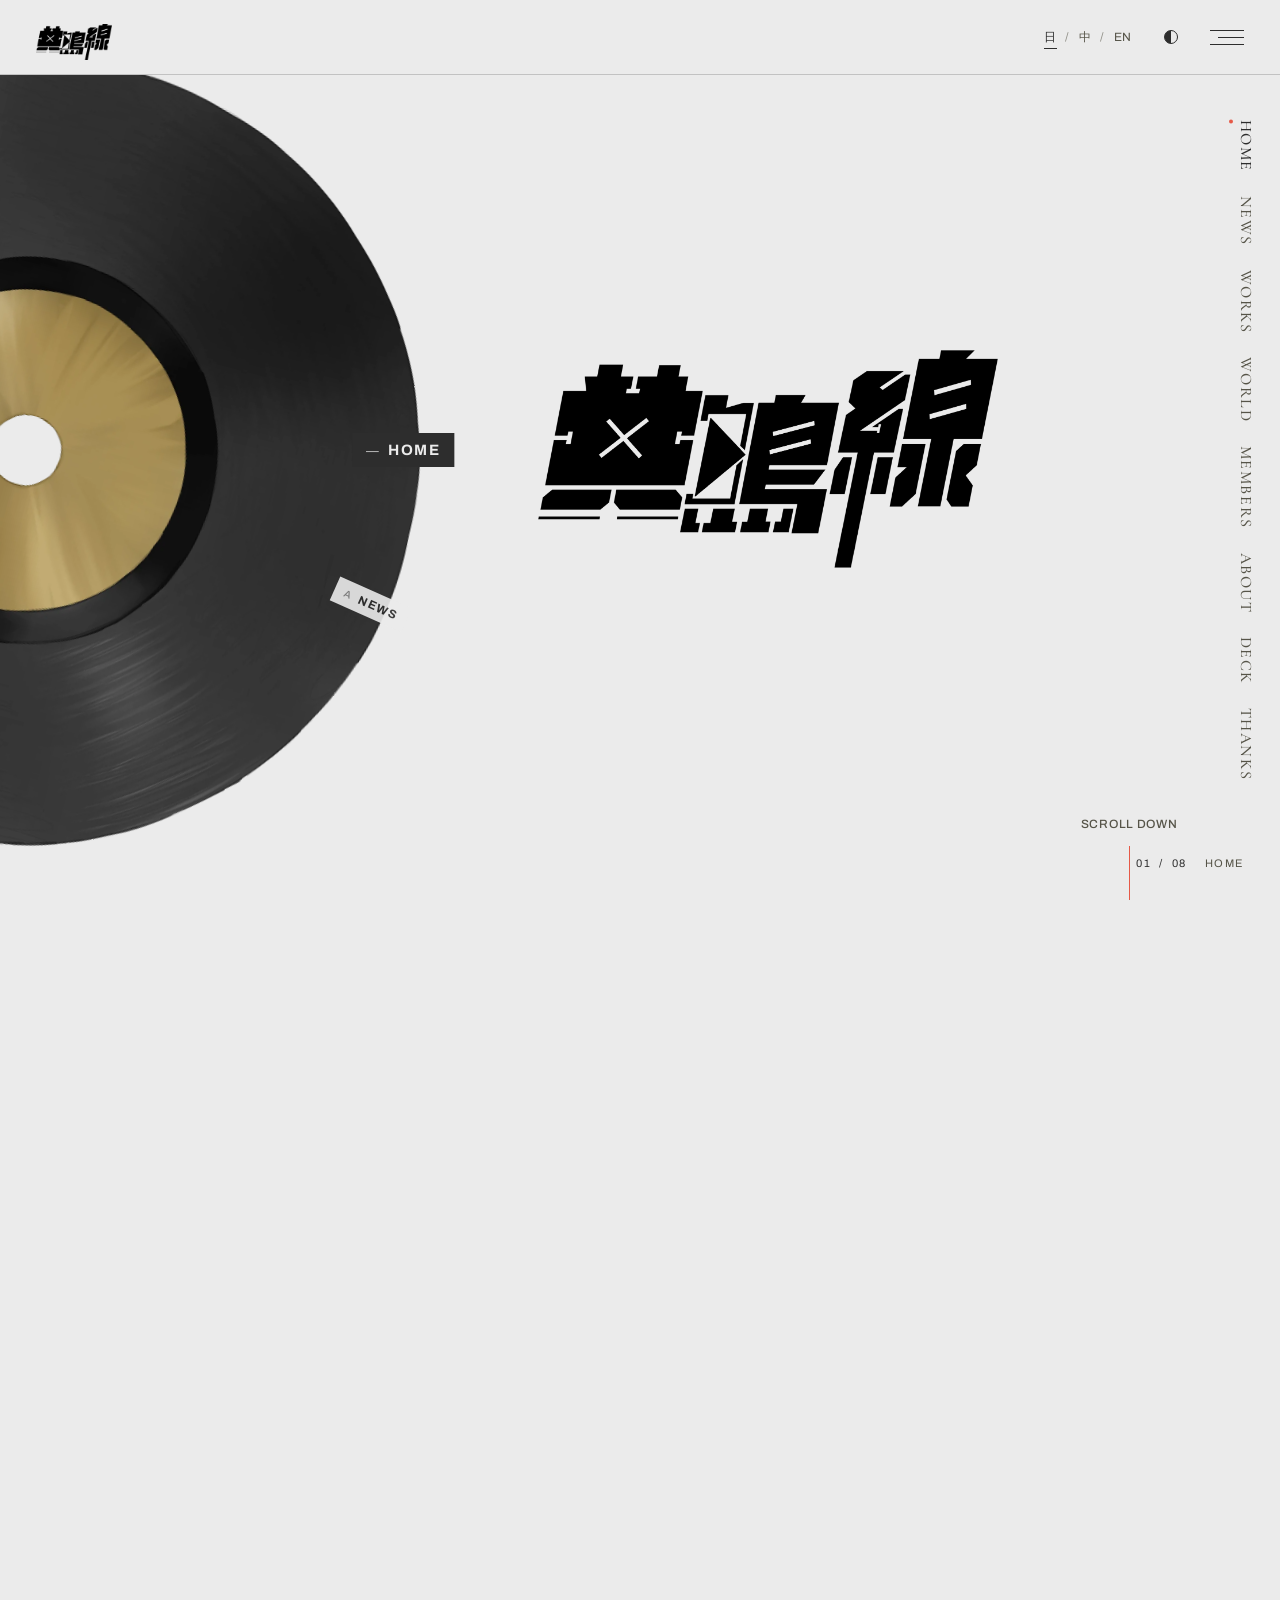
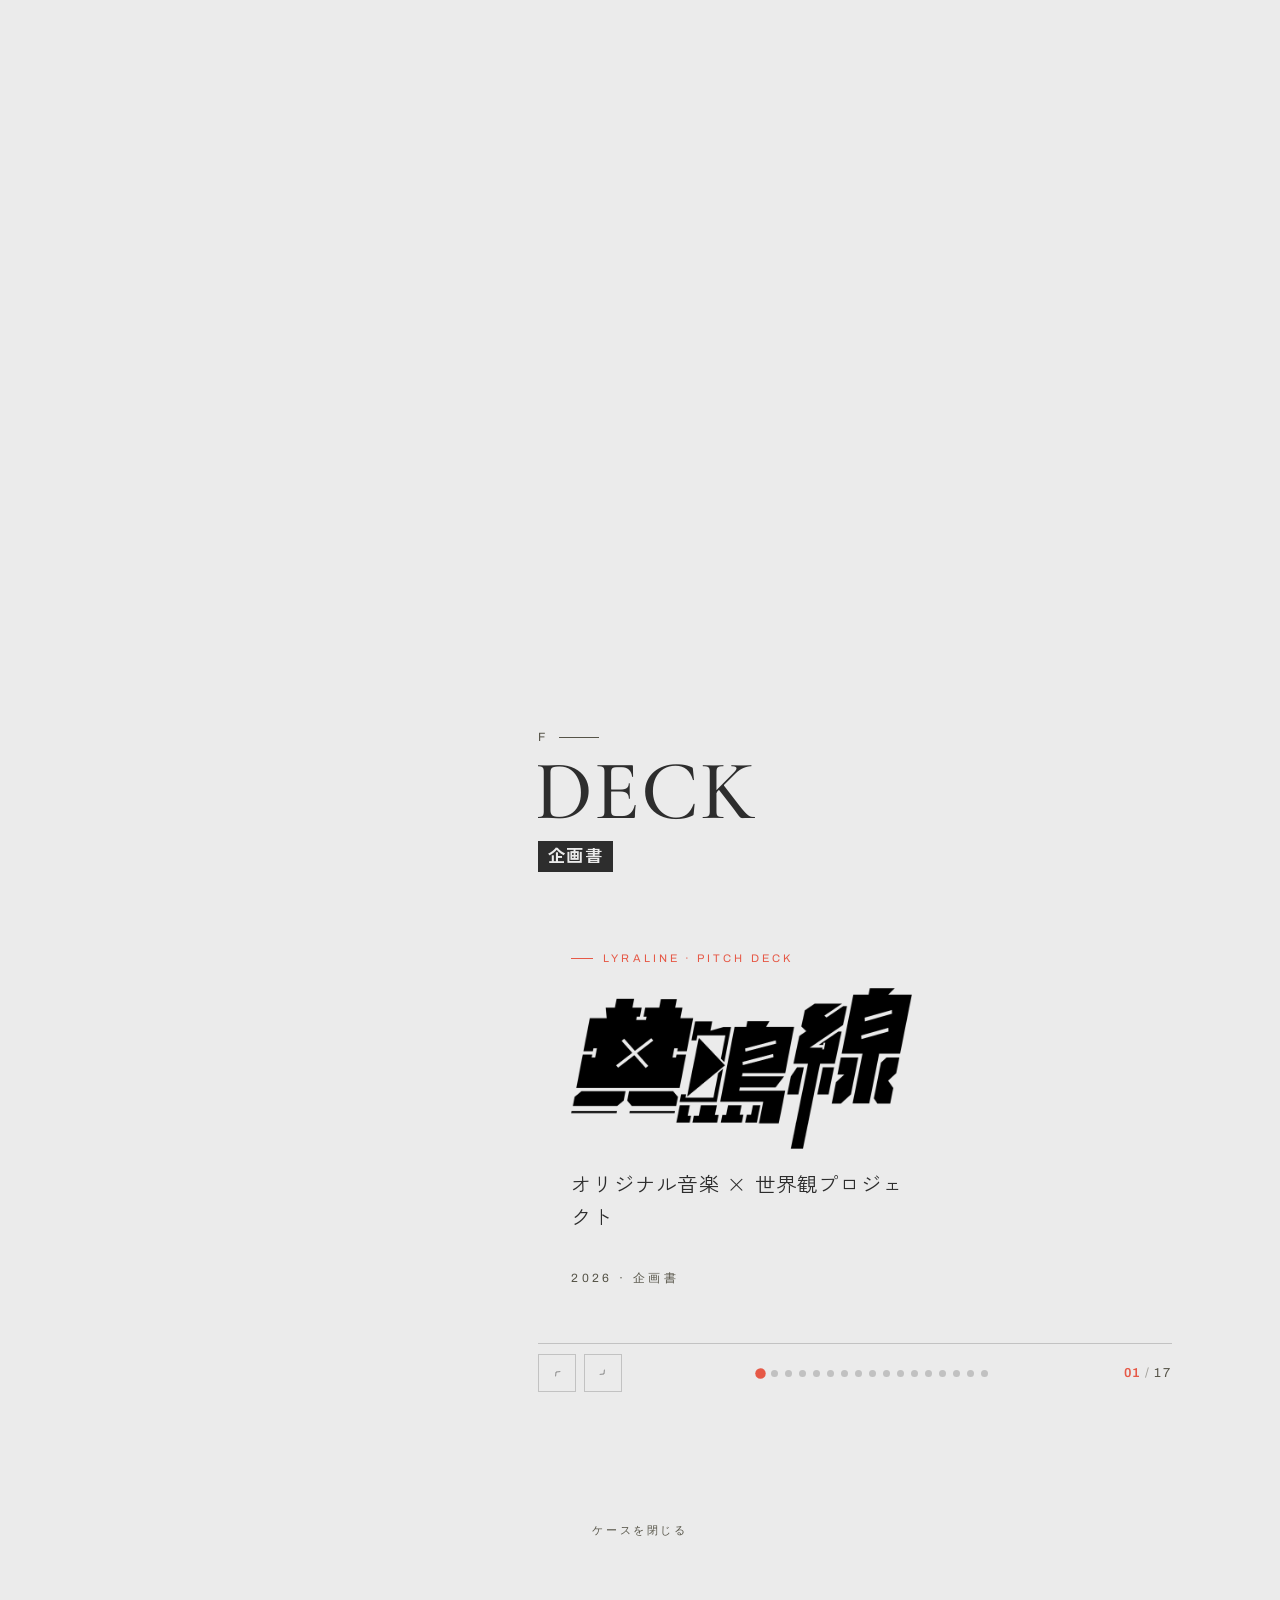
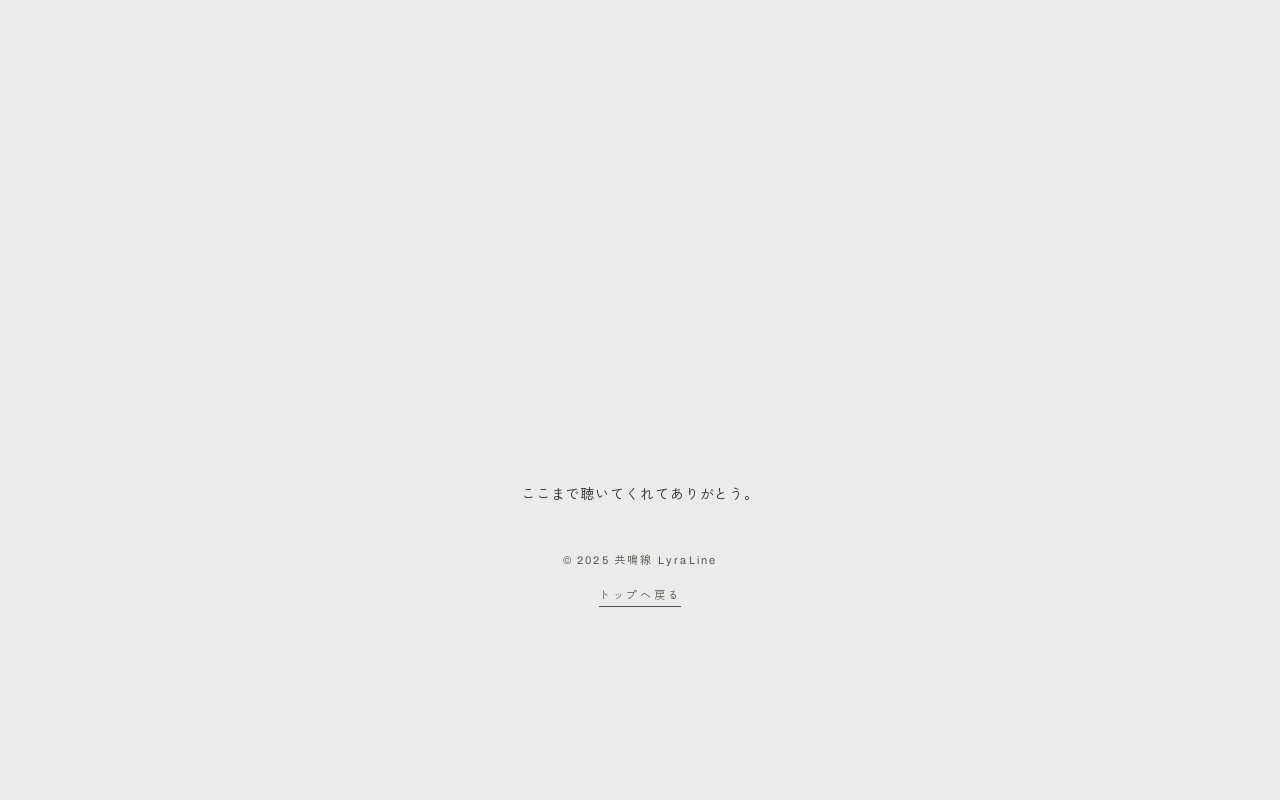
==== commit 7f9bbb3d: "Optimize images to WebP losslessly (23 images)" ====
--- a/index-2.html
+++ b/index-2.html
@@ -1,287 +1,287 @@
-<!DOCTYPE html>
-<html lang="ja" data-theme="light" data-case-mode="v3">
-
-<!-- Mirrored from https://wavepicker.com/index.html by HTTrack Website Copier/3.x [XR&CO], Wed, 18 Nov 2026 15:18:28 GMT -->
-<!-- Added by HTTrack --><meta http-equiv="content-type" content="text/html;charset=utf-8" /><!-- /Added by HTTrack -->
-<head>
-<meta charset="UTF-8">
-<meta name="viewport" content="width=device-width, initial-scale=1.0, viewport-fit=cover">
-<title>共鳴線 LyraLine</title>
-<meta name="description" content="共鳴線 LyraLine — 以原创音乐为核心的多媒体企划">
-<link rel="preconnect" href="https://fonts.googleapis.com/">
-<link rel="preconnect" href="https://fonts.gstatic.com/" crossorigin>
-<!-- 字体：参考 KAMITSUBAKI STUDIO（acumin-pro + 秀英角ゴシック，均为 Adobe Fonts 付费字体）→ 免费替代 Archivo + Zen Kaku Gothic New；简体中文用 Noto Sans SC -->
-<link href="https://fonts.googleapis.com/css2?family=Cormorant+Garamond:wght@500;600&amp;family=Archivo:wght@300;400;500;600;800&amp;family=Zen+Kaku+Gothic+New:wght@400;500;700&amp;family=Noto+Sans+SC:wght@400;500;700&amp;display=swap" rel="stylesheet">
-<!-- Swiper 6.8.4（与 pndr.thinkr.jp 同版本，本地化以便离线/GitHub Pages 使用） -->
-<link rel="stylesheet" href="css/style.css">
-</head>
-<body>
-
-<!-- ===== 入场动画：打开 WP-7 的手提箱（点击后交叉绑带向两侧解开） ===== -->
-<div class="intro" id="intro" aria-hidden="true">
-  <div class="intro-lid"></div>
-  <div class="intro-base"></div>
-  <div class="intro-case case-v1">
-    <div class="case-half l"><img src="docs/img/case/closed.png" alt=""></div>
-    <div class="case-half r"><img src="docs/img/case/closed.png" alt=""></div>
-  </div>
-  <!-- 新版：先解开绑带（交叉 → 竖直），再沿左侧铰链把箱盖翻开 -->
-  <div class="intro-case case-v2" aria-hidden="true">
-    <div class="case-inner"><img class="case-reveal" src="docs/img/case/char.png" alt=""></div>
-    <div class="case-front">
-      <img class="strap-img strap-closed" src="docs/img/case/closed.png" alt="">
-      <img class="strap-img strap-open" src="docs/img/case/open.png" alt="">
-    </div>
-  </div>
-  <!-- v3 默认：MG 转场式残影划开（case4.jpg 向下划走，多层错开拖影 + 弹性）；v1/v2 保留 -->
-  <div class="intro-case case-v3" aria-hidden="true">
-    <div class="wipe-layer w5"></div>
-    <div class="wipe-layer w4"></div>
-    <div class="wipe-layer w3"></div>
-    <div class="wipe-layer w2"></div>
-    <div class="wipe-layer w1"></div>
-    <img class="wipe-layer w-main" src="docs/img/case/case4.jpg" alt="">
-  </div>
-  <div class="intro-mark">
-    <div class="intro-tip">Click to open the case</div>
-  </div>
-</div>
-
-<!-- ===== 左上角 logo：白色字标 + mix-blend-mode: difference，压在深色唱片上是白、压在浅底上是黑 ===== -->
-<a class="site-logo" href="#home"><img src="assets/img/logo.webp" alt="共鳴線 LyraLine"></a>
-
-<!-- ===== 右上角：语言切换 / 底色切换 / 菜单 ===== -->
-<header class="corner">
-  <div class="corner-right">
-    <div class="lang-switch" role="group" data-i18n-attr="aria-label:ui.lang">
-      <button type="button" data-lang="ja" lang="ja">日</button>
-      <button type="button" data-lang="zh" lang="zh-CN">中</button>
-      <button type="button" data-lang="en" lang="en">EN</button>
-    </div>
-    <button type="button" class="icon-btn theme-btn" id="themeBtn" data-i18n-attr="aria-label:ui.theme;title:ui.theme"><span class="theme-dot"></span></button>
-    <button type="button" class="icon-btn menu-btn" id="menuBtn" aria-controls="menu" aria-expanded="false" data-i18n-attr="aria-label:ui.menu;title:ui.menu"><span></span><span></span><span></span></button>
-  </div>
-</header>
-
-<!-- 右侧页码圆点（由 main.js 按板块生成） -->
-<nav class="dots" id="dots" aria-label="Pages"></nav>
-
-<!-- 当前位置指示（右下角） -->
-<div class="now" id="now" aria-hidden="true"><span class="now-letter">01 / 07</span><span class="now-title">HOME</span></div>
-
-<!-- ===== 菜单：快速回归首页目录（列表由 main.js 按 NAV 生成） ===== -->
-<nav class="menu" id="menu" aria-hidden="true">
-  <div class="menu-inner">
-    <div class="menu-head"><span class="kicker">Index</span><span data-i18n="home.dirTitle"></span></div>
-    <ol class="dir-list" id="menuList"></ol>
-    <div class="menu-foot" data-i18n="site.tagline"></div>
-  </div>
-</nav>
-
-<!-- ===== 左：唱片舞台（唱片由 main.js 按 DISCS 配置注入） ===== -->
-<div class="disc-stage" id="discStage" aria-hidden="true"></div>
-
-<!-- ===== 右：内容列。每个 .page 占满一屏；内容超出一屏时在 .page-inner 里滚 =====
-     #stage 包住 main + footer，翻到头时的回弹、鼠标悬停视差都作用在它上面 -->
-<div class="stage" id="stage">
-<main class="content">
-
-  <!-- 首页：KV（logo） -->
-  <section class="page page-home" id="home" data-disc="home">
-    <!-- 首页只放 logo（目录由右侧竖排导航 / 转盘 / 菜单承担） -->
-    <div class="page-inner">
-      <h1 class="home-title"><img class="home-logo" src="assets/img/logo.webp" alt="共鳴線 LyraLine"></h1>
-    </div>
-    <div class="scroll-cue"><span>SCROLL DOWN</span><span class="scroll-arrow"></span></div>
-  </section>
-
-  <!-- A 新闻：① 最新公告 ② 活动情报 -->
-  <section class="page" id="news" data-disc="news">
-    <div class="page-inner">
-      <div class="page-head">
-        <span class="page-letter">A</span>
-        <h2 class="page-title">NEWS</h2>
-        <span class="page-local" data-i18n="nav.news"></span>
-      </div>
-      <ol class="subnav">
-        <li data-i18n="news.sub1"></li>
-        <li data-i18n="news.sub2"></li>
-      </ol>
-      <!-- 最新 3 条，内容在 js/data.js -->
-      <div class="card-list" id="homeNews"></div>
-      <a class="btn-more" href="news.html"><span data-i18n="news.more"></span><i class="chev" aria-hidden="true"></i></a>
-    </div>
-  </section>
-
-  <!-- B 作品：① 音乐 MV ② 专辑 -->
-  <section class="page" id="works" data-disc="works">
-    <div class="page-inner">
-      <div class="page-head">
-        <span class="page-letter">B</span>
-        <h2 class="page-title">WORKS</h2>
-        <span class="page-local" data-i18n="nav.works"></span>
-      </div>
-      <ol class="subnav">
-        <li data-i18n="works.nav1"></li>
-        <li data-i18n="works.nav2"></li>
-        <li data-i18n="works.nav3"></li>
-        <li data-i18n="works.nav4"></li>
-        <li data-i18n="works.nav5"></li>
-      </ol>
-      <p class="lead" data-i18n="works.lead"></p>
-      <div class="works-grid">
-        <!-- 最新 3 个作品，内容在 js/data.js -->
-        <div class="card-list" id="homeWorks"></div>
-      </div>
-      <a class="btn-more" href="works.html"><span data-i18n="works.more"></span><i class="chev" aria-hidden="true"></i></a>
-    </div>
-  </section>
-
-  <!-- C 世界介绍：① 世界观简述 ② 故事背景 ③ 角色立绘 & 设定 -->
-  <section class="page" id="world" data-disc="world">
-    <div class="page-inner">
-      <div class="page-head">
-        <span class="page-letter">C</span>
-        <h2 class="page-title">WORLD</h2>
-        <span class="page-local" data-i18n="nav.world"></span>
-      </div>
-      <ol class="subnav">
-        <li data-i18n="world.sub1"></li>
-        <li data-i18n="world.sub2"></li>
-        <li data-i18n="world.sub3"></li>
-      </ol>
-      <div class="world-grid">
-        <div class="world-text">
-          <p class="lead" data-i18n="world.lead"></p>
-          <p class="muted" data-i18n="world.p1"></p>
-          <p class="muted" data-i18n="world.p2"></p>
-        </div>
-        <div class="char-card">
-          <img src="docs/img/WP7FullBodyTransparentBG.png" alt="WP-7">
-          <div class="char-name">WP-7</div>
-          <div class="char-role" data-i18n="world.char.role"></div>
-          <p class="char-desc" data-i18n="world.char.desc"></p>
-        </div>
-      </div>
-    </div>
-  </section>
-
-  <!-- D 成员构成：① 音乐 ② 作词 ③ 美术 -->
-  <section class="page" id="members" data-disc="members">
-    <div class="page-inner">
-      <div class="page-head">
-        <span class="page-letter">D</span>
-        <h2 class="page-title">MEMBERS</h2>
-        <span class="page-local" data-i18n="nav.members"></span>
-      </div>
-      <ol class="subnav">
-        <li data-i18n="members.sub1"></li>
-        <li data-i18n="members.sub2"></li>
-        <li data-i18n="members.sub3"></li>
-      </ol>
-      <p class="lead" data-i18n="members.lead" style="margin-bottom: 18px"></p>
-      <!-- 成员内容在 js/data.js -->
-      <div class="member-grid" id="homeMembers"></div>
-      <p class="muted" data-i18n="members.note" style="margin-top: 18px"></p>
-      <a class="btn-more" href="members.html"><span data-i18n="members.more"></span><i class="chev" aria-hidden="true"></i></a>
-    </div>
-  </section>
-
-  <!-- E 关于我们：① 各平台账号 ② 联系方式 -->
-  <section class="page" id="about" data-disc="about">
-    <div class="page-inner">
-      <div class="page-head">
-        <span class="page-letter">E</span>
-        <h2 class="page-title">ABOUT</h2>
-        <span class="page-local" data-i18n="nav.about"></span>
-      </div>
-      <ol class="subnav">
-        <li data-i18n="about.sub1"></li>
-        <li data-i18n="about.sub2"></li>
-      </ol>
-      <p class="lead" data-i18n="about.lead"></p>
-      <div class="platforms">
-        <a href="https://youtube.com/@lyraline?si=vnrV5BG9D0iTu6MI" target="_blank" rel="noopener">YouTube<i class="arrow" aria-hidden="true"></i></a>
-        <a href="https://b23.tv/aD6bjFb" target="_blank" rel="noopener">Bilibili<i class="arrow" aria-hidden="true"></i></a>
-        <a href="https://x.com/lyralinejp?s=11&t=AWsvZPfIECZy5myoeTHxxg" target="_blank" rel="noopener">X / Twitter<i class="arrow" aria-hidden="true"></i></a>
-      </div>
-      <!-- 联系方式：黑色通栏（参考 TNK 的表单条） -->
-      <p class="muted contact-note" data-i18n="about.contact"></p>
-      <a class="contact" href="mailto:lyralinewp7@gmail.com">
-        <span class="contact-label" data-i18n="about.contactTitle"></span>
-        <span class="contact-mail">lyralinewp7@gmail.com</span>
-        <i class="chev" aria-hidden="true"></i>
-      </a>
-      <p class="muted contact-note" data-i18n="about.emailNote"></p>
-    </div>
-  </section>
-
-  <!-- F 企划书 Pitch Deck：网页内可翻页幻灯片（不提供下载） -->
-  <section class="page page-deck" id="deck" data-disc="deck">
-    <div class="page-inner deck-inner">
-      <div class="page-head">
-        <span class="page-letter">F</span>
-        <h2 class="page-title">DECK</h2>
-        <span class="page-local" data-i18n="nav.deck"></span>
-      </div>
-      <div class="deck-viewport">
-        <div class="deck-track"></div>
-      </div>
-      <div class="deck-controls">
-        <div class="deck-nav">
-          <button type="button" class="prev" aria-label="Previous"><i class="chev left" aria-hidden="true"></i></button>
-          <button type="button" class="next" aria-label="Next"><i class="chev" aria-hidden="true"></i></button>
-        </div>
-        <div class="deck-dots"></div>
-        <div class="deck-count"><span class="cur">01</span><span class="sep">/</span><span class="total">17</span></div>
-      </div>
-    </div>
-  </section>
-
-</main>
-
-<!-- ===== 尾页：合上手提箱（绑带合入，参考 shiyonglizi.jpg） ===== -->
-<footer class="footer" id="thanks" data-disc="none" data-title="THANKS">
-  <div class="case-straps case-v1" aria-hidden="true">
-    <img class="case-strap l" src="docs/img/case/open.png" alt="">
-    <img class="case-strap r" src="docs/img/case/open.png" alt="">
-  </div>
-  <!-- 新版：箱盖沿左侧铰链合上，最后绑带重新扣回交叉状态 -->
-  <div class="case-footer-v2" aria-hidden="true">
-    <div class="case-lid">
-      <img class="strap-img strap-open" src="docs/img/case/open.png" alt="">
-      <img class="strap-img strap-closed" src="docs/img/case/closed.png" alt="">
-    </div>
-  </div>
-  <!-- v3：与开场相反，case4.jpg 带残影从下往上划入合箱（旧版 v1/v2 代码保留） -->
-  <div class="case-footer-v3" aria-hidden="true">
-    <div class="wipe-layer w5"></div>
-    <div class="wipe-layer w4"></div>
-    <div class="wipe-layer w3"></div>
-    <div class="wipe-layer w2"></div>
-    <div class="wipe-layer w1"></div>
-    <img class="wipe-layer w-main" src="docs/img/case/case4.jpg" alt="">
-  </div>
-  <span class="kicker" data-i18n="footer.close"></span>
-  <div class="case-scene">
-    <img class="case-banner" src="docs/img/case/thanks.png" alt="Thanks!">
-    <img class="case-character" src="docs/img/case/char.png" alt="">
-  </div>
-  <p class="footer-line" data-i18n="footer.line"></p>
-  <p class="footer-copy" data-i18n="footer.copy"></p>
-  <a class="footer-top" href="#home" data-i18n="footer.top"></a>
-</footer>
-</div>
-
-<!-- GSAP：翻页缓动 / 回弹 / 视差 / hover 微动。加载失败时 main.js 会退回纯 JS 缓动 -->
-<script src="https://cdnjs.cloudflare.com/ajax/libs/gsap/3.13.0/gsap.min.js"></script>
-<script src="js/i18n.js"></script>
-<script src="js/data.js"></script>
-<script src="js/render.js"></script>
-<script src="js/deck.js"></script>
-<script src="js/deck-render.js"></script>
-<script src="js/main.js"></script>
-</body>
-
-<!-- Mirrored from https://wavepicker.com/index.html by HTTrack Website Copier/3.x [XR&CO], Wed, 18 Nov 2026 15:18:28 GMT -->
-</html>
+<!DOCTYPE html>
+<html lang="ja" data-theme="light" data-case-mode="v3">
+
+<!-- Mirrored from https://wavepicker.com/index.html by HTTrack Website Copier/3.x [XR&CO], Wed, 18 Nov 2026 15:18:28 GMT -->
+<!-- Added by HTTrack --><meta http-equiv="content-type" content="text/html;charset=utf-8" /><!-- /Added by HTTrack -->
+<head>
+<meta charset="UTF-8">
+<meta name="viewport" content="width=device-width, initial-scale=1.0, viewport-fit=cover">
+<title>共鳴線 LyraLine</title>
+<meta name="description" content="共鳴線 LyraLine — 以原创音乐为核心的多媒体企划">
+<link rel="preconnect" href="https://fonts.googleapis.com/">
+<link rel="preconnect" href="https://fonts.gstatic.com/" crossorigin>
+<!-- 字体：参考 KAMITSUBAKI STUDIO（acumin-pro + 秀英角ゴシック，均为 Adobe Fonts 付费字体）→ 免费替代 Archivo + Zen Kaku Gothic New；简体中文用 Noto Sans SC -->
+<link href="https://fonts.googleapis.com/css2?family=Cormorant+Garamond:wght@500;600&amp;family=Archivo:wght@300;400;500;600;800&amp;family=Zen+Kaku+Gothic+New:wght@400;500;700&amp;family=Noto+Sans+SC:wght@400;500;700&amp;display=swap" rel="stylesheet">
+<!-- Swiper 6.8.4（与 pndr.thinkr.jp 同版本，本地化以便离线/GitHub Pages 使用） -->
+<link rel="stylesheet" href="css/style.css">
+</head>
+<body>
+
+<!-- ===== 入场动画：打开 WP-7 的手提箱（点击后交叉绑带向两侧解开） ===== -->
+<div class="intro" id="intro" aria-hidden="true">
+  <div class="intro-lid"></div>
+  <div class="intro-base"></div>
+  <div class="intro-case case-v1">
+    <div class="case-half l"><img src="docs/img/case/closed.webp" alt=""></div>
+    <div class="case-half r"><img src="docs/img/case/closed.webp" alt=""></div>
+  </div>
+  <!-- 新版：先解开绑带（交叉 → 竖直），再沿左侧铰链把箱盖翻开 -->
+  <div class="intro-case case-v2" aria-hidden="true">
+    <div class="case-inner"><img class="case-reveal" src="docs/img/case/char.webp" alt=""></div>
+    <div class="case-front">
+      <img class="strap-img strap-closed" src="docs/img/case/closed.webp" alt="">
+      <img class="strap-img strap-open" src="docs/img/case/open.png" alt="">
+    </div>
+  </div>
+  <!-- v3 默认：MG 转场式残影划开（case4.jpg 向下划走，多层错开拖影 + 弹性）；v1/v2 保留 -->
+  <div class="intro-case case-v3" aria-hidden="true">
+    <div class="wipe-layer w5"></div>
+    <div class="wipe-layer w4"></div>
+    <div class="wipe-layer w3"></div>
+    <div class="wipe-layer w2"></div>
+    <div class="wipe-layer w1"></div>
+    <img class="wipe-layer w-main" src="docs/img/case/case4.jpg" alt="">
+  </div>
+  <div class="intro-mark">
+    <div class="intro-tip">Click to open the case</div>
+  </div>
+</div>
+
+<!-- ===== 左上角 logo：白色字标 + mix-blend-mode: difference，压在深色唱片上是白、压在浅底上是黑 ===== -->
+<a class="site-logo" href="#home"><img src="assets/img/logo.webp" alt="共鳴線 LyraLine"></a>
+
+<!-- ===== 右上角：语言切换 / 底色切换 / 菜单 ===== -->
+<header class="corner">
+  <div class="corner-right">
+    <div class="lang-switch" role="group" data-i18n-attr="aria-label:ui.lang">
+      <button type="button" data-lang="ja" lang="ja">日</button>
+      <button type="button" data-lang="zh" lang="zh-CN">中</button>
+      <button type="button" data-lang="en" lang="en">EN</button>
+    </div>
+    <button type="button" class="icon-btn theme-btn" id="themeBtn" data-i18n-attr="aria-label:ui.theme;title:ui.theme"><span class="theme-dot"></span></button>
+    <button type="button" class="icon-btn menu-btn" id="menuBtn" aria-controls="menu" aria-expanded="false" data-i18n-attr="aria-label:ui.menu;title:ui.menu"><span></span><span></span><span></span></button>
+  </div>
+</header>
+
+<!-- 右侧页码圆点（由 main.js 按板块生成） -->
+<nav class="dots" id="dots" aria-label="Pages"></nav>
+
+<!-- 当前位置指示（右下角） -->
+<div class="now" id="now" aria-hidden="true"><span class="now-letter">01 / 07</span><span class="now-title">HOME</span></div>
+
+<!-- ===== 菜单：快速回归首页目录（列表由 main.js 按 NAV 生成） ===== -->
+<nav class="menu" id="menu" aria-hidden="true">
+  <div class="menu-inner">
+    <div class="menu-head"><span class="kicker">Index</span><span data-i18n="home.dirTitle"></span></div>
+    <ol class="dir-list" id="menuList"></ol>
+    <div class="menu-foot" data-i18n="site.tagline"></div>
+  </div>
+</nav>
+
+<!-- ===== 左：唱片舞台（唱片由 main.js 按 DISCS 配置注入） ===== -->
+<div class="disc-stage" id="discStage" aria-hidden="true"></div>
+
+<!-- ===== 右：内容列。每个 .page 占满一屏；内容超出一屏时在 .page-inner 里滚 =====
+     #stage 包住 main + footer，翻到头时的回弹、鼠标悬停视差都作用在它上面 -->
+<div class="stage" id="stage">
+<main class="content">
+
+  <!-- 首页：KV（logo） -->
+  <section class="page page-home" id="home" data-disc="home">
+    <!-- 首页只放 logo（目录由右侧竖排导航 / 转盘 / 菜单承担） -->
+    <div class="page-inner">
+      <h1 class="home-title"><img class="home-logo" src="assets/img/logo.webp" alt="共鳴線 LyraLine"></h1>
+    </div>
+    <div class="scroll-cue"><span>SCROLL DOWN</span><span class="scroll-arrow"></span></div>
+  </section>
+
+  <!-- A 新闻：① 最新公告 ② 活动情报 -->
+  <section class="page" id="news" data-disc="news">
+    <div class="page-inner">
+      <div class="page-head">
+        <span class="page-letter">A</span>
+        <h2 class="page-title">NEWS</h2>
+        <span class="page-local" data-i18n="nav.news"></span>
+      </div>
+      <ol class="subnav">
+        <li data-i18n="news.sub1"></li>
+        <li data-i18n="news.sub2"></li>
+      </ol>
+      <!-- 最新 3 条，内容在 js/data.js -->
+      <div class="card-list" id="homeNews"></div>
+      <a class="btn-more" href="news.html"><span data-i18n="news.more"></span><i class="chev" aria-hidden="true"></i></a>
+    </div>
+  </section>
+
+  <!-- B 作品：① 音乐 MV ② 专辑 -->
+  <section class="page" id="works" data-disc="works">
+    <div class="page-inner">
+      <div class="page-head">
+        <span class="page-letter">B</span>
+        <h2 class="page-title">WORKS</h2>
+        <span class="page-local" data-i18n="nav.works"></span>
+      </div>
+      <ol class="subnav">
+        <li data-i18n="works.nav1"></li>
+        <li data-i18n="works.nav2"></li>
+        <li data-i18n="works.nav3"></li>
+        <li data-i18n="works.nav4"></li>
+        <li data-i18n="works.nav5"></li>
+      </ol>
+      <p class="lead" data-i18n="works.lead"></p>
+      <div class="works-grid">
+        <!-- 最新 3 个作品，内容在 js/data.js -->
+        <div class="card-list" id="homeWorks"></div>
+      </div>
+      <a class="btn-more" href="works.html"><span data-i18n="works.more"></span><i class="chev" aria-hidden="true"></i></a>
+    </div>
+  </section>
+
+  <!-- C 世界介绍：① 世界观简述 ② 故事背景 ③ 角色立绘 & 设定 -->
+  <section class="page" id="world" data-disc="world">
+    <div class="page-inner">
+      <div class="page-head">
+        <span class="page-letter">C</span>
+        <h2 class="page-title">WORLD</h2>
+        <span class="page-local" data-i18n="nav.world"></span>
+      </div>
+      <ol class="subnav">
+        <li data-i18n="world.sub1"></li>
+        <li data-i18n="world.sub2"></li>
+        <li data-i18n="world.sub3"></li>
+      </ol>
+      <div class="world-grid">
+        <div class="world-text">
+          <p class="lead" data-i18n="world.lead"></p>
+          <p class="muted" data-i18n="world.p1"></p>
+          <p class="muted" data-i18n="world.p2"></p>
+        </div>
+        <div class="char-card">
+          <img src="docs/img/WP7FullBodyTransparentBG.webp" alt="WP-7">
+          <div class="char-name">WP-7</div>
+          <div class="char-role" data-i18n="world.char.role"></div>
+          <p class="char-desc" data-i18n="world.char.desc"></p>
+        </div>
+      </div>
+    </div>
+  </section>
+
+  <!-- D 成员构成：① 音乐 ② 作词 ③ 美术 -->
+  <section class="page" id="members" data-disc="members">
+    <div class="page-inner">
+      <div class="page-head">
+        <span class="page-letter">D</span>
+        <h2 class="page-title">MEMBERS</h2>
+        <span class="page-local" data-i18n="nav.members"></span>
+      </div>
+      <ol class="subnav">
+        <li data-i18n="members.sub1"></li>
+        <li data-i18n="members.sub2"></li>
+        <li data-i18n="members.sub3"></li>
+      </ol>
+      <p class="lead" data-i18n="members.lead" style="margin-bottom: 18px"></p>
+      <!-- 成员内容在 js/data.js -->
+      <div class="member-grid" id="homeMembers"></div>
+      <p class="muted" data-i18n="members.note" style="margin-top: 18px"></p>
+      <a class="btn-more" href="members.html"><span data-i18n="members.more"></span><i class="chev" aria-hidden="true"></i></a>
+    </div>
+  </section>
+
+  <!-- E 关于我们：① 各平台账号 ② 联系方式 -->
+  <section class="page" id="about" data-disc="about">
+    <div class="page-inner">
+      <div class="page-head">
+        <span class="page-letter">E</span>
+        <h2 class="page-title">ABOUT</h2>
+        <span class="page-local" data-i18n="nav.about"></span>
+      </div>
+      <ol class="subnav">
+        <li data-i18n="about.sub1"></li>
+        <li data-i18n="about.sub2"></li>
+      </ol>
+      <p class="lead" data-i18n="about.lead"></p>
+      <div class="platforms">
+        <a href="https://youtube.com/@lyraline?si=vnrV5BG9D0iTu6MI" target="_blank" rel="noopener">YouTube<i class="arrow" aria-hidden="true"></i></a>
+        <a href="https://b23.tv/aD6bjFb" target="_blank" rel="noopener">Bilibili<i class="arrow" aria-hidden="true"></i></a>
+        <a href="https://x.com/lyralinejp?s=11&t=AWsvZPfIECZy5myoeTHxxg" target="_blank" rel="noopener">X / Twitter<i class="arrow" aria-hidden="true"></i></a>
+      </div>
+      <!-- 联系方式：黑色通栏（参考 TNK 的表单条） -->
+      <p class="muted contact-note" data-i18n="about.contact"></p>
+      <a class="contact" href="mailto:lyralinewp7@gmail.com">
+        <span class="contact-label" data-i18n="about.contactTitle"></span>
+        <span class="contact-mail">lyralinewp7@gmail.com</span>
+        <i class="chev" aria-hidden="true"></i>
+      </a>
+      <p class="muted contact-note" data-i18n="about.emailNote"></p>
+    </div>
+  </section>
+
+  <!-- F 企划书 Pitch Deck：网页内可翻页幻灯片（不提供下载） -->
+  <section class="page page-deck" id="deck" data-disc="deck">
+    <div class="page-inner deck-inner">
+      <div class="page-head">
+        <span class="page-letter">F</span>
+        <h2 class="page-title">DECK</h2>
+        <span class="page-local" data-i18n="nav.deck"></span>
+      </div>
+      <div class="deck-viewport">
+        <div class="deck-track"></div>
+      </div>
+      <div class="deck-controls">
+        <div class="deck-nav">
+          <button type="button" class="prev" aria-label="Previous"><i class="chev left" aria-hidden="true"></i></button>
+          <button type="button" class="next" aria-label="Next"><i class="chev" aria-hidden="true"></i></button>
+        </div>
+        <div class="deck-dots"></div>
+        <div class="deck-count"><span class="cur">01</span><span class="sep">/</span><span class="total">17</span></div>
+      </div>
+    </div>
+  </section>
+
+</main>
+
+<!-- ===== 尾页：合上手提箱（绑带合入，参考 shiyonglizi.jpg） ===== -->
+<footer class="footer" id="thanks" data-disc="none" data-title="THANKS">
+  <div class="case-straps case-v1" aria-hidden="true">
+    <img class="case-strap l" src="docs/img/case/open.png" alt="">
+    <img class="case-strap r" src="docs/img/case/open.png" alt="">
+  </div>
+  <!-- 新版：箱盖沿左侧铰链合上，最后绑带重新扣回交叉状态 -->
+  <div class="case-footer-v2" aria-hidden="true">
+    <div class="case-lid">
+      <img class="strap-img strap-open" src="docs/img/case/open.png" alt="">
+      <img class="strap-img strap-closed" src="docs/img/case/closed.webp" alt="">
+    </div>
+  </div>
+  <!-- v3：与开场相反，case4.jpg 带残影从下往上划入合箱（旧版 v1/v2 代码保留） -->
+  <div class="case-footer-v3" aria-hidden="true">
+    <div class="wipe-layer w5"></div>
+    <div class="wipe-layer w4"></div>
+    <div class="wipe-layer w3"></div>
+    <div class="wipe-layer w2"></div>
+    <div class="wipe-layer w1"></div>
+    <img class="wipe-layer w-main" src="docs/img/case/case4.jpg" alt="">
+  </div>
+  <span class="kicker" data-i18n="footer.close"></span>
+  <div class="case-scene">
+    <img class="case-banner" src="docs/img/case/thanks.webp" alt="Thanks!">
+    <img class="case-character" src="docs/img/case/char.webp" alt="">
+  </div>
+  <p class="footer-line" data-i18n="footer.line"></p>
+  <p class="footer-copy" data-i18n="footer.copy"></p>
+  <a class="footer-top" href="#home" data-i18n="footer.top"></a>
+</footer>
+</div>
+
+<!-- GSAP：翻页缓动 / 回弹 / 视差 / hover 微动。加载失败时 main.js 会退回纯 JS 缓动 -->
+<script src="https://cdnjs.cloudflare.com/ajax/libs/gsap/3.13.0/gsap.min.js"></script>
+<script src="js/i18n.js"></script>
+<script src="js/data.js"></script>
+<script src="js/render.js"></script>
+<script src="js/deck.js"></script>
+<script src="js/deck-render.js"></script>
+<script src="js/main.js"></script>
+</body>
+
+<!-- Mirrored from https://wavepicker.com/index.html by HTTrack Website Copier/3.x [XR&CO], Wed, 18 Nov 2026 15:18:28 GMT -->
+</html>
